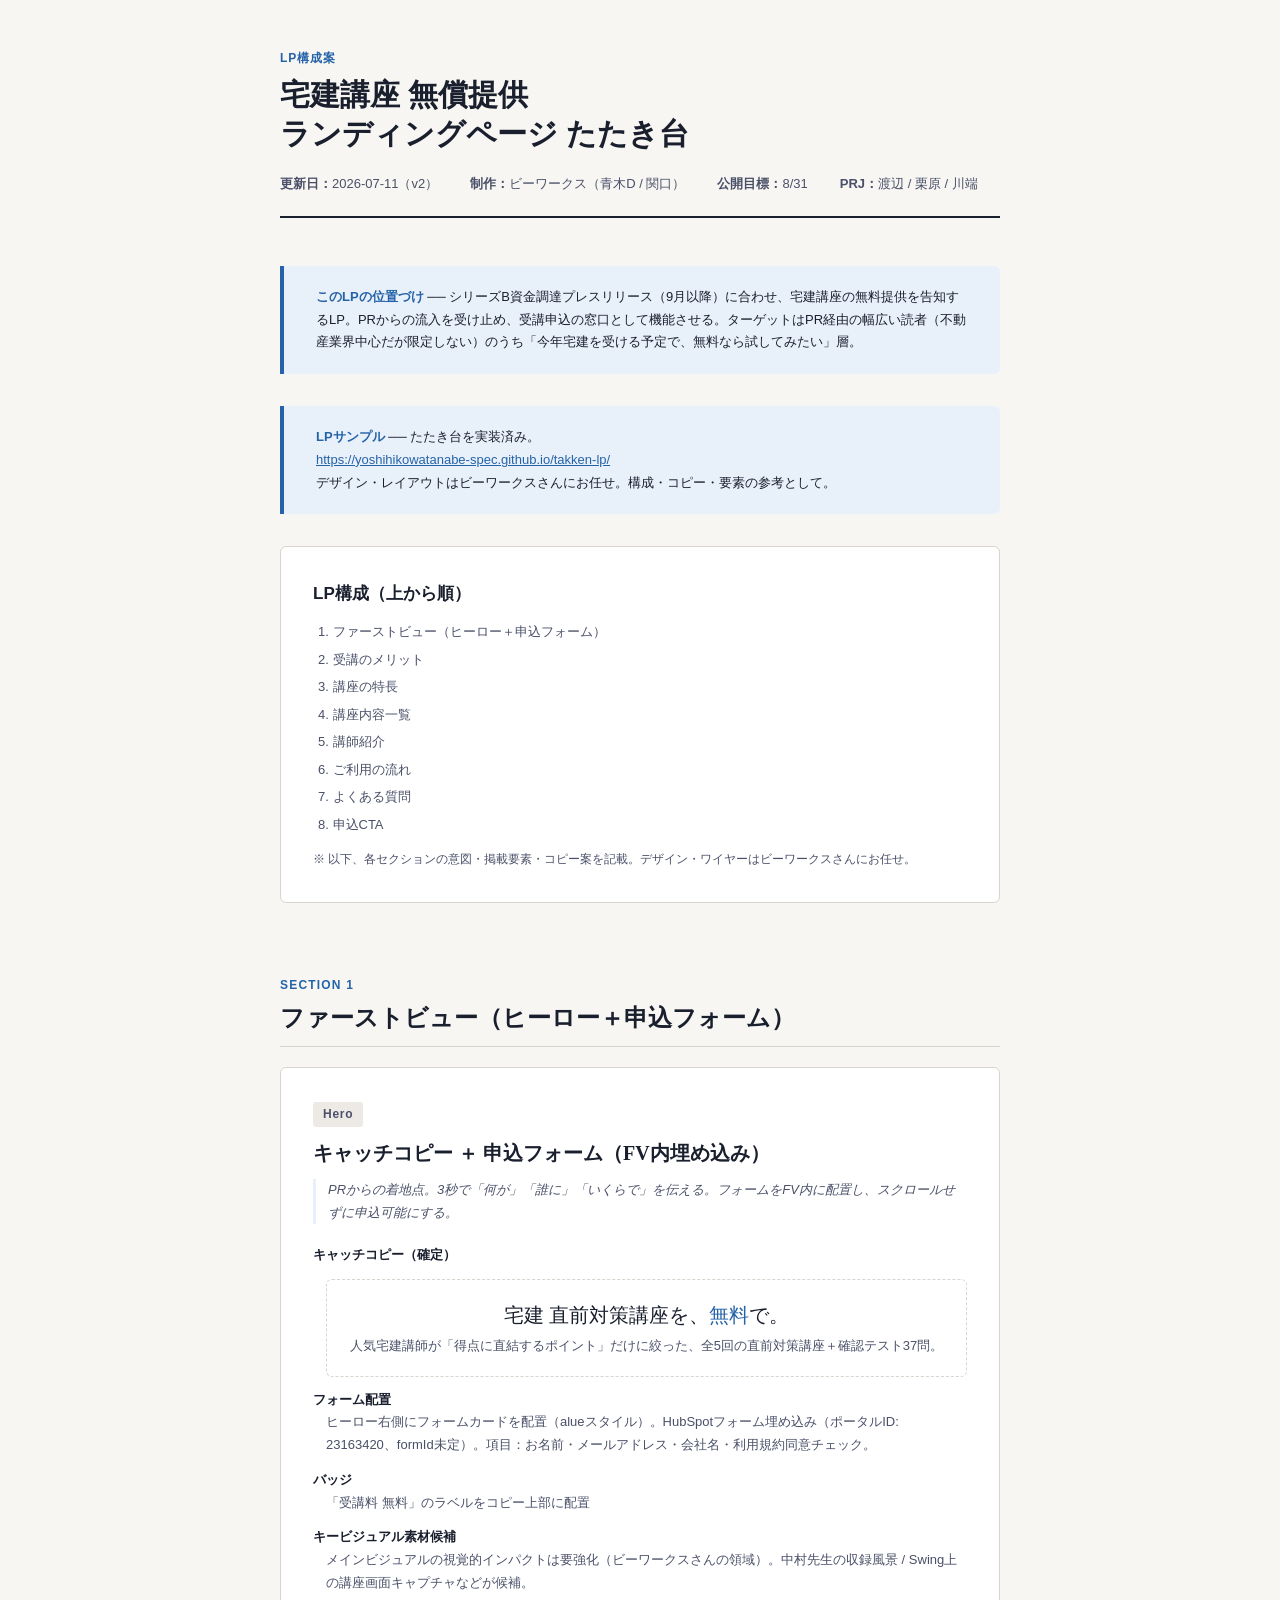
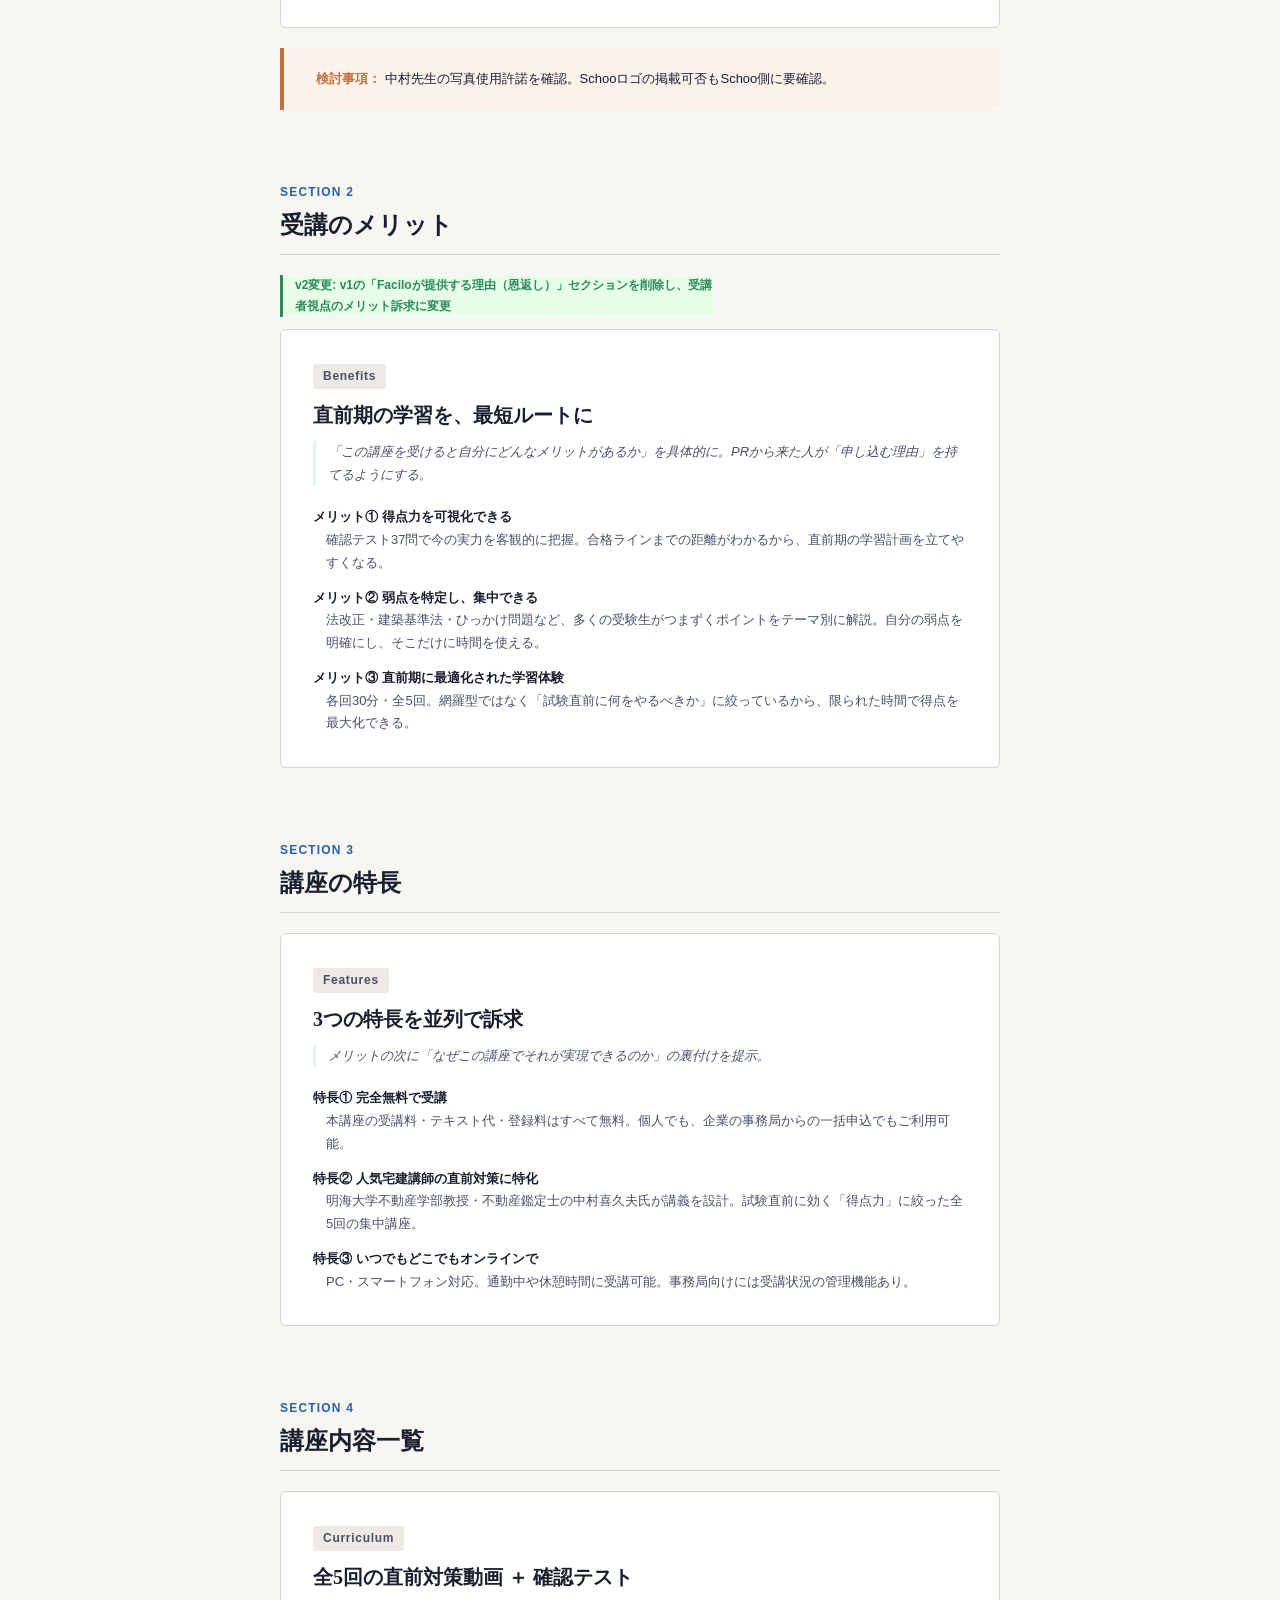
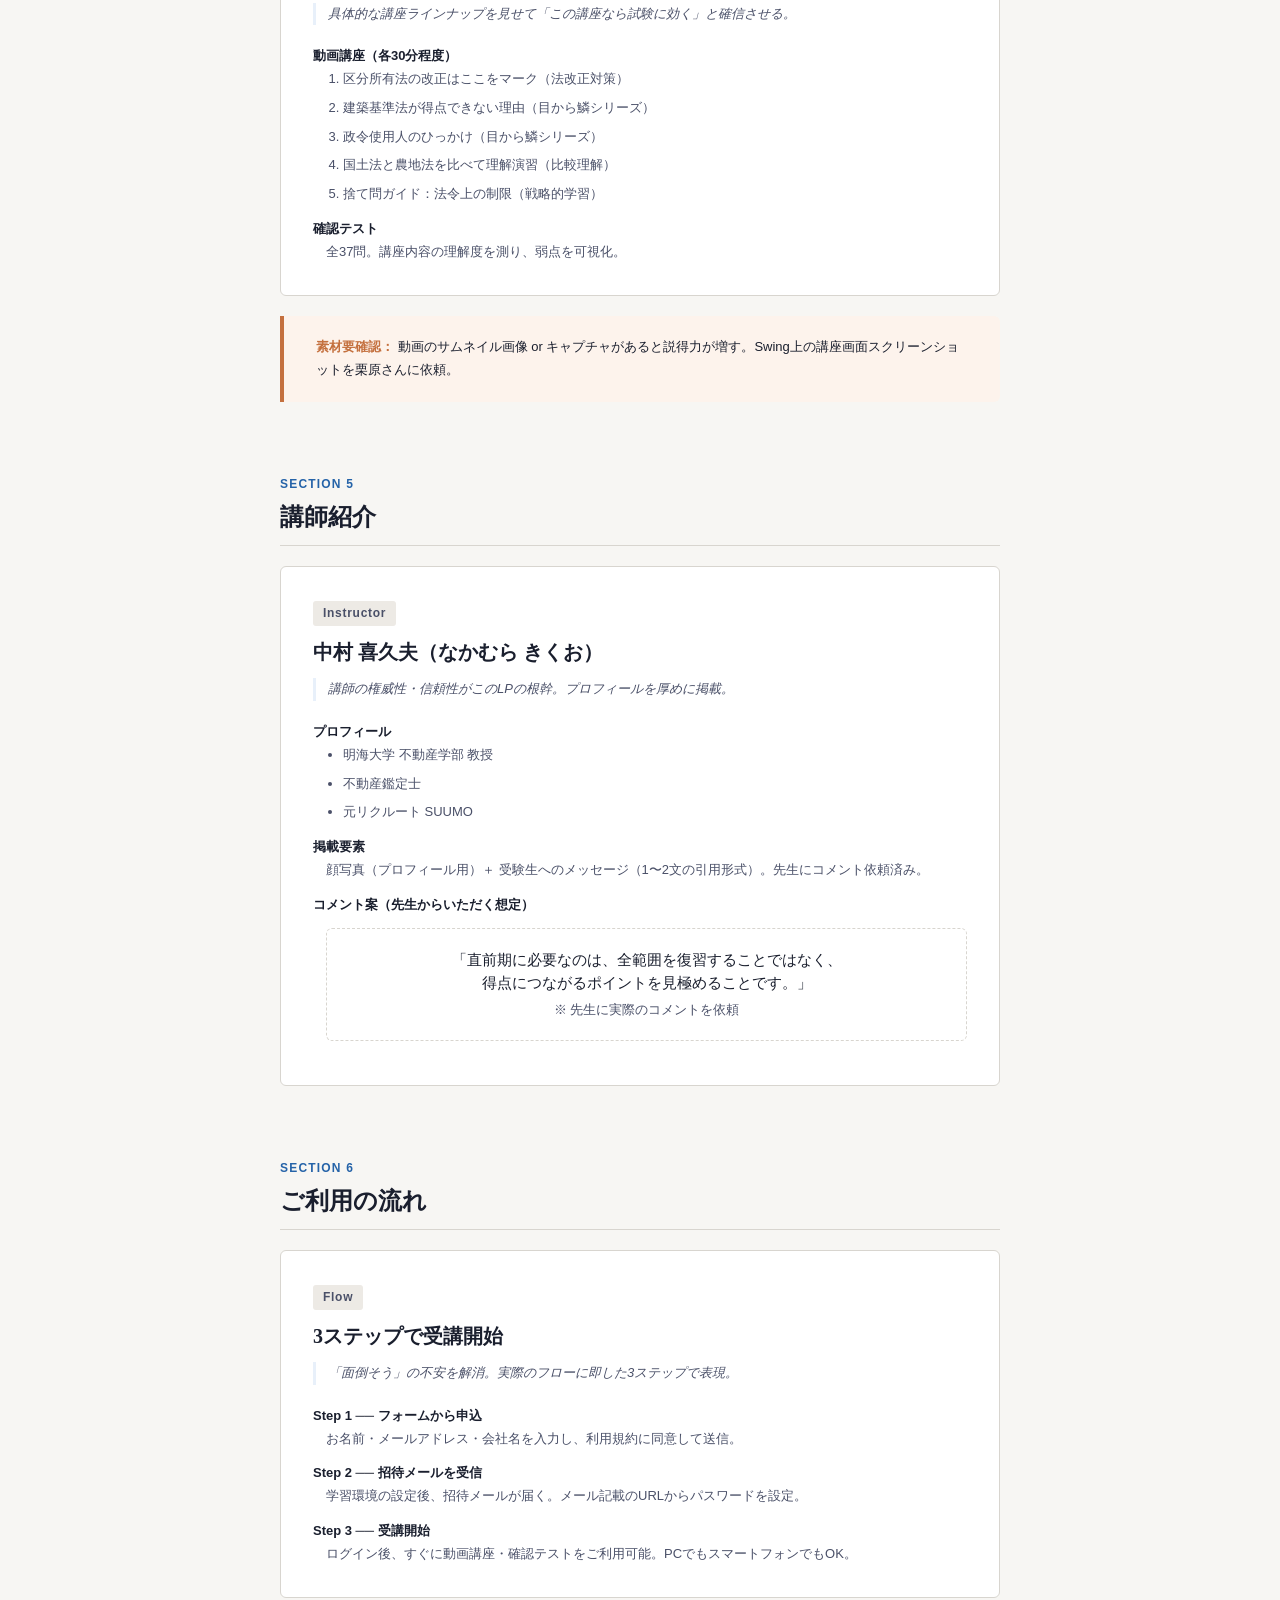
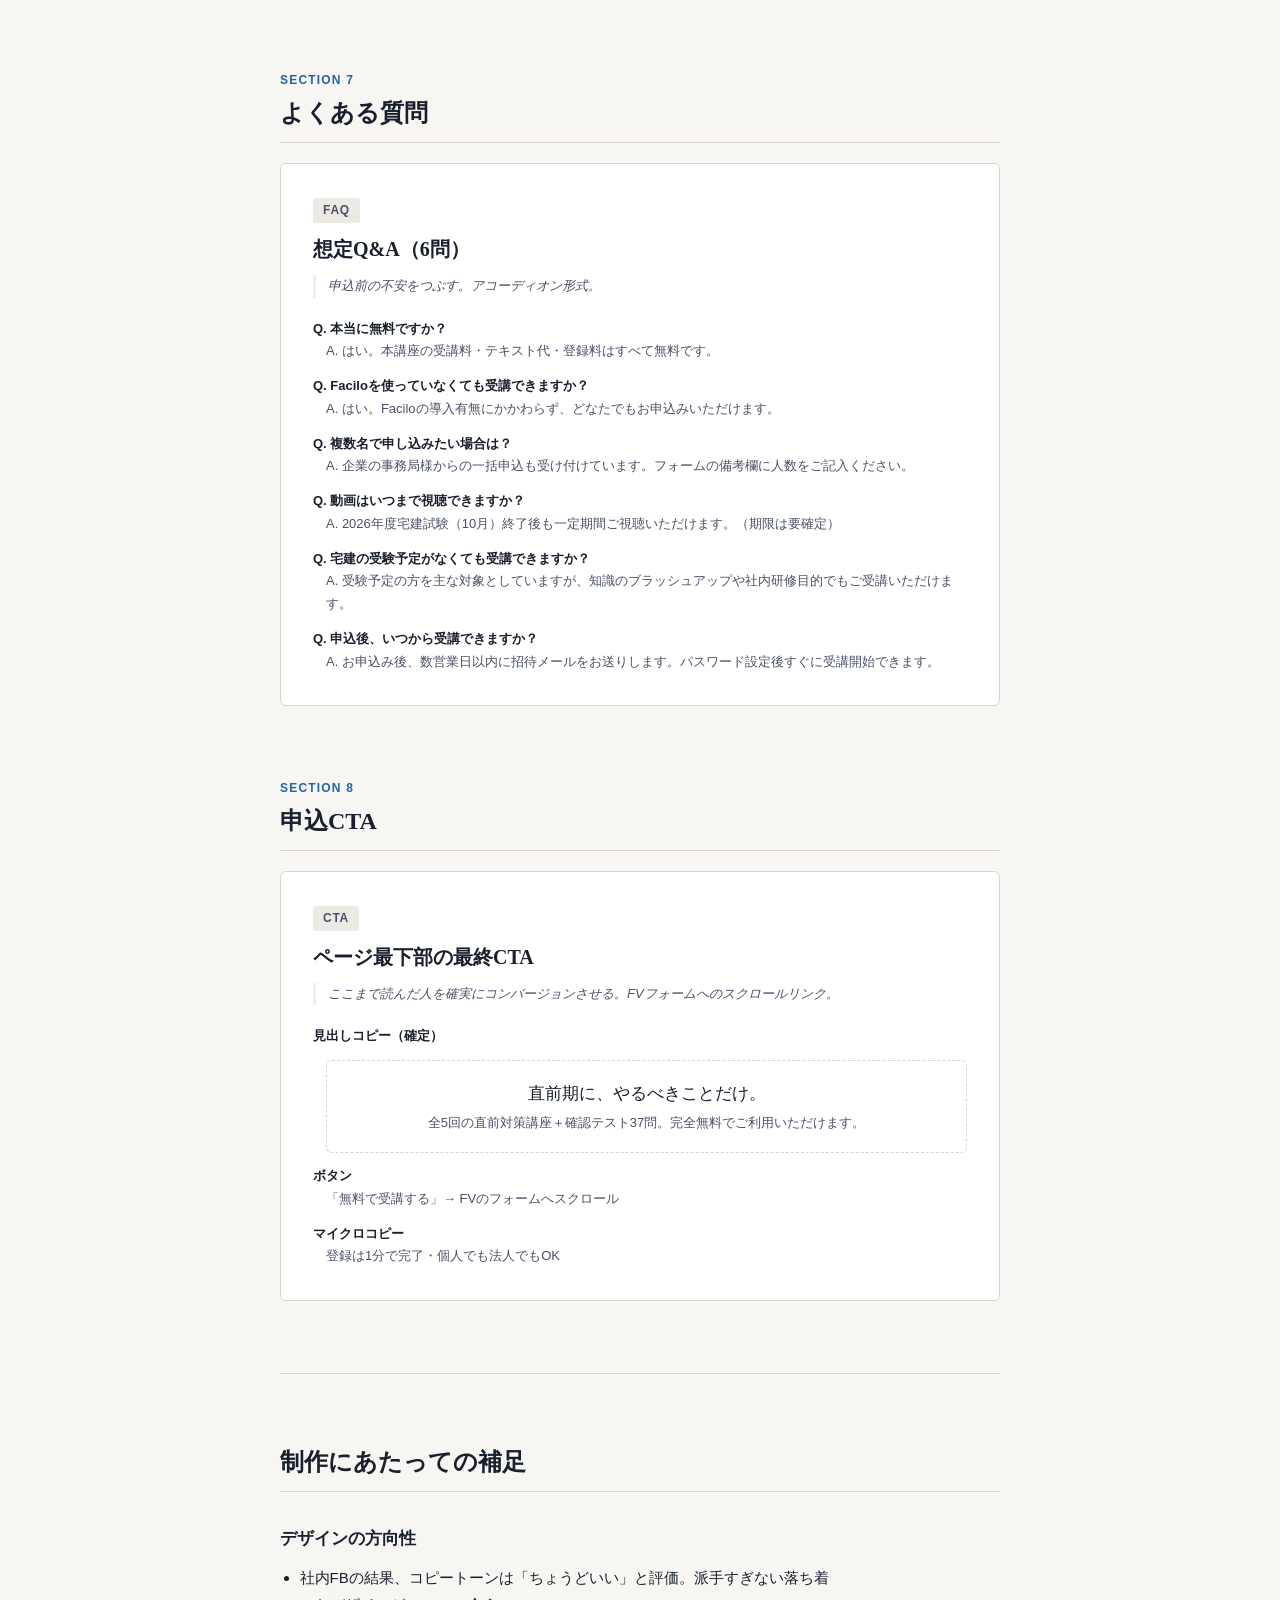
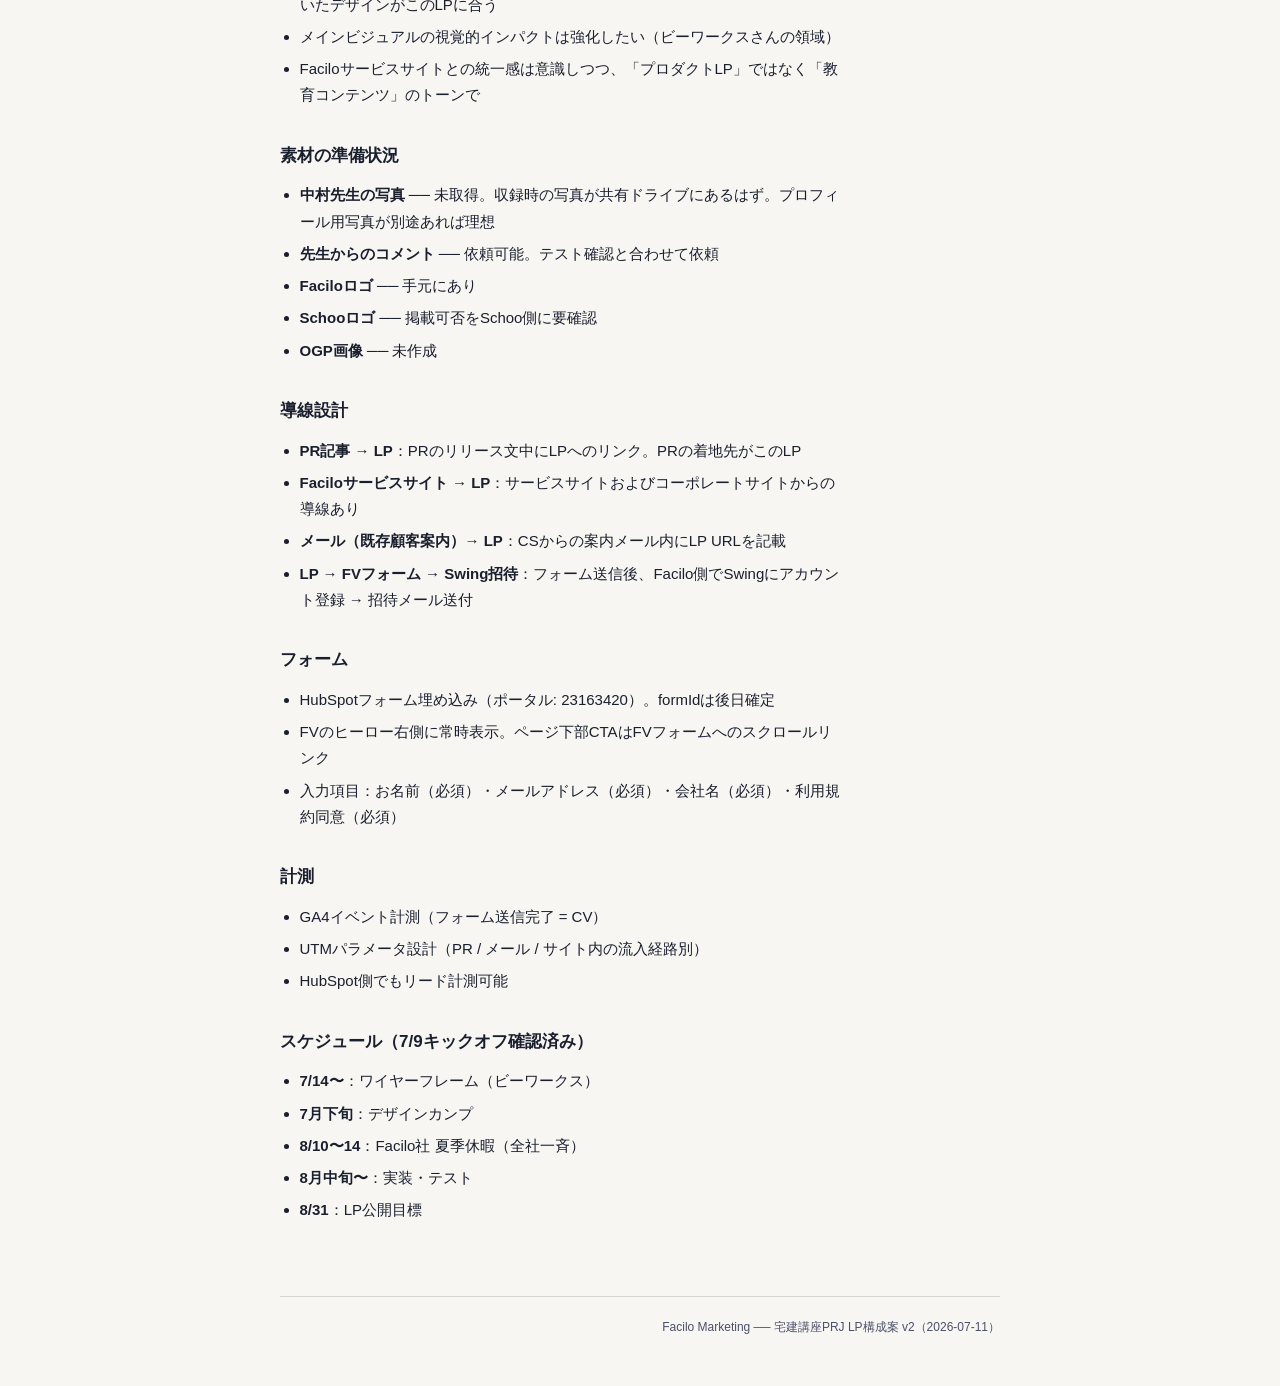
==== kouseian.html @ e59ee779 "構成案ページ追加、robots.txtでサイト全体をnoindex - kouseian.html: LP構成案v2をGitHub Pages上で共有 - robots.txt: Disallow: " ====
<!DOCTYPE html>
<html lang="ja">
<head>
  <meta charset="UTF-8">
  <meta name="viewport" content="width=device-width, initial-scale=1.0">
  <meta name="robots" content="noindex, nofollow">
  <title>宅建講座LP 構成案・たたき台</title>
<style>
  :root {
    --ink: #1a1f2e;
    --ink-secondary: #4a5068;
    --surface: #f7f6f3;
    --surface-raised: #ffffff;
    --border: #d8d5cf;
    --accent: #2563a8;
    --accent-hover: #1d4f8a;
    --accent-soft: #e8f0fa;
    --warm: #c4703e;
    --warm-soft: #fdf3ec;
    --success: #2d8a5e;
    --tag-bg: #edeae5;

    --ff-display: 'Hiragino Mincho ProN', 'Yu Mincho', 'Noto Serif JP', serif;
    --ff-body: 'Hiragino Sans', 'Noto Sans JP', 'Yu Gothic', sans-serif;

    --fs-xs: 0.75rem;
    --fs-sm: 0.8125rem;
    --fs-base: 0.9375rem;
    --fs-md: 1.0625rem;
    --fs-lg: 1.25rem;
    --fs-xl: 1.5rem;
    --fs-2xl: 1.875rem;

    --space-xs: 0.375rem;
    --space-sm: 0.75rem;
    --space-md: 1.25rem;
    --space-lg: 2rem;
    --space-xl: 3rem;
    --space-2xl: 4.5rem;

    --radius: 6px;
    --max-w: 760px;
  }

  @media (prefers-color-scheme: dark) {
    :root {
      --ink: #e4e2dd;
      --ink-secondary: #a09b90;
      --surface: #181a20;
      --surface-raised: #22252e;
      --border: #333640;
      --accent: #5b9fd6;
      --accent-hover: #7ab4e2;
      --accent-soft: #1e2a3a;
      --warm: #d98f5f;
      --warm-soft: #2a2118;
      --tag-bg: #2a2d35;
    }
  }
  :root[data-theme="dark"] {
    --ink: #e4e2dd;
    --ink-secondary: #a09b90;
    --surface: #181a20;
    --surface-raised: #22252e;
    --border: #333640;
    --accent: #5b9fd6;
    --accent-hover: #7ab4e2;
    --accent-soft: #1e2a3a;
    --warm: #d98f5f;
    --warm-soft: #2a2118;
    --tag-bg: #2a2d35;
  }
  :root[data-theme="light"] {
    --ink: #1a1f2e;
    --ink-secondary: #4a5068;
    --surface: #f7f6f3;
    --surface-raised: #ffffff;
    --border: #d8d5cf;
    --accent: #2563a8;
    --accent-hover: #1d4f8a;
    --accent-soft: #e8f0fa;
    --warm: #c4703e;
    --warm-soft: #fdf3ec;
    --tag-bg: #edeae5;
  }

  *, *::before, *::after { box-sizing: border-box; margin: 0; }
  body {
    font-family: var(--ff-body);
    font-size: var(--fs-base);
    line-height: 1.75;
    color: var(--ink);
    background: var(--surface);
    -webkit-font-smoothing: antialiased;
  }

  .wrap {
    max-width: var(--max-w);
    margin: 0 auto;
    padding: var(--space-xl) var(--space-md);
  }

  .doc-header {
    border-bottom: 2px solid var(--ink);
    padding-bottom: var(--space-md);
    margin-bottom: var(--space-xl);
  }
  .doc-header .eyebrow {
    font-size: var(--fs-xs);
    font-weight: 600;
    letter-spacing: 0.08em;
    text-transform: uppercase;
    color: var(--accent);
    margin-bottom: var(--space-xs);
  }
  .doc-header h1 {
    font-family: var(--ff-display);
    font-size: var(--fs-2xl);
    font-weight: 700;
    line-height: 1.3;
    text-wrap: balance;
    color: var(--ink);
  }
  .doc-meta {
    display: flex;
    flex-wrap: wrap;
    gap: var(--space-sm) var(--space-lg);
    margin-top: var(--space-md);
    font-size: var(--fs-sm);
    color: var(--ink-secondary);
  }
  .doc-meta dt { font-weight: 600; display: inline; }
  .doc-meta dt::after { content: '：'; }
  .doc-meta dd { display: inline; margin: 0; }
  .doc-meta .pair { white-space: nowrap; }

  .section { margin-bottom: var(--space-2xl); }
  .section-label {
    font-size: var(--fs-xs);
    font-weight: 700;
    letter-spacing: 0.1em;
    text-transform: uppercase;
    color: var(--accent);
    margin-bottom: var(--space-xs);
  }
  .section h2 {
    font-family: var(--ff-display);
    font-size: var(--fs-xl);
    font-weight: 700;
    line-height: 1.35;
    text-wrap: balance;
    border-bottom: 1px solid var(--border);
    padding-bottom: var(--space-sm);
    margin-bottom: var(--space-md);
  }
  .section h3 {
    font-size: var(--fs-md);
    font-weight: 700;
    margin-top: var(--space-lg);
    margin-bottom: var(--space-sm);
    color: var(--ink);
  }
  .section p, .section li { max-width: 65ch; }
  .section p + p { margin-top: var(--space-sm); }
  .section ul, .section ol { padding-left: 1.3em; }
  .section li { margin-bottom: var(--space-xs); }

  .lp-section {
    background: var(--surface-raised);
    border: 1px solid var(--border);
    border-radius: var(--radius);
    padding: var(--space-lg);
    margin-bottom: var(--space-md);
  }
  .lp-section .lp-tag {
    display: inline-block;
    font-size: var(--fs-xs);
    font-weight: 700;
    letter-spacing: 0.06em;
    background: var(--tag-bg);
    color: var(--ink-secondary);
    padding: 2px 10px;
    border-radius: 3px;
    margin-bottom: var(--space-sm);
  }
  .lp-section .lp-title {
    font-family: var(--ff-display);
    font-size: var(--fs-lg);
    font-weight: 700;
    margin-bottom: var(--space-sm);
    color: var(--ink);
    line-height: 1.4;
  }
  .lp-section .purpose {
    font-size: var(--fs-sm);
    color: var(--ink-secondary);
    margin-bottom: var(--space-md);
    font-style: italic;
    border-left: 3px solid var(--accent-soft);
    padding-left: var(--space-sm);
  }
  .lp-section .elements { font-size: var(--fs-sm); }
  .lp-section .elements dt {
    font-weight: 600;
    color: var(--ink);
    margin-top: var(--space-sm);
  }
  .lp-section .elements dd {
    margin-left: 0;
    color: var(--ink-secondary);
    padding-left: 1em;
  }

  .highlight {
    background: var(--accent-soft);
    border-left: 4px solid var(--accent);
    border-radius: 0 var(--radius) var(--radius) 0;
    padding: var(--space-md) var(--space-lg);
    margin: var(--space-lg) 0;
  }
  .highlight p { font-size: var(--fs-sm); margin: 0; }
  .highlight strong { color: var(--accent); }

  .note-box {
    background: var(--warm-soft);
    border-left: 4px solid var(--warm);
    border-radius: 0 var(--radius) var(--radius) 0;
    padding: var(--space-md) var(--space-lg);
    margin: var(--space-md) 0;
    font-size: var(--fs-sm);
  }
  .note-box strong { color: var(--warm); }

  .copy-example {
    background: var(--surface-raised);
    border: 1px dashed var(--border);
    border-radius: var(--radius);
    padding: var(--space-md);
    margin: var(--space-sm) 0;
    font-family: var(--ff-display);
    font-size: var(--fs-lg);
    line-height: 1.5;
    text-align: center;
    color: var(--ink);
  }
  .copy-example .sub {
    display: block;
    font-family: var(--ff-body);
    font-size: var(--fs-sm);
    color: var(--ink-secondary);
    margin-top: var(--space-xs);
  }

  .toc {
    background: var(--surface-raised);
    border: 1px solid var(--border);
    border-radius: var(--radius);
    padding: var(--space-lg);
    margin-bottom: var(--space-2xl);
  }
  .toc h2 {
    font-family: var(--ff-body);
    font-size: var(--fs-md);
    font-weight: 700;
    border: none;
    padding: 0;
    margin-bottom: var(--space-sm);
  }
  .toc ol {
    padding-left: 1.5em;
    font-size: var(--fs-sm);
    color: var(--ink-secondary);
  }
  .toc li { margin-bottom: 0.3rem; }
  .toc .note {
    font-size: var(--fs-xs);
    color: var(--ink-secondary);
    margin-top: var(--space-sm);
  }

  .changed {
    background: #e6ffe6;
    border-left: 3px solid var(--success);
    padding-left: var(--space-sm);
    margin-bottom: var(--space-sm);
    font-size: var(--fs-xs);
    color: var(--success);
    font-weight: 600;
  }
  @media (prefers-color-scheme: dark) {
    .changed { background: #1a2e1a; }
  }
  :root[data-theme="dark"] .changed { background: #1a2e1a; }
  :root[data-theme="light"] .changed { background: #e6ffe6; }

  hr { border: none; border-top: 1px solid var(--border); margin: var(--space-2xl) 0; }

  .doc-footer {
    border-top: 1px solid var(--border);
    padding-top: var(--space-md);
    font-size: var(--fs-xs);
    color: var(--ink-secondary);
    text-align: right;
  }

  @media (max-width: 600px) {
    .doc-header h1 { font-size: var(--fs-xl); }
    .section h2 { font-size: var(--fs-lg); }
    .lp-section { padding: var(--space-md); }
    .wrap { padding: var(--space-lg) var(--space-sm); }
  }
</style>
</head>
<body>

<div class="wrap">

  <header class="doc-header">
    <div class="eyebrow">LP構成案</div>
    <h1>宅建講座 無償提供<br>ランディングページ たたき台</h1>
    <div class="doc-meta">
      <div class="pair"><dt>更新日</dt><dd>2026-07-11（v2）</dd></div>
      <div class="pair"><dt>制作</dt><dd>ビーワークス（青木D / 関口）</dd></div>
      <div class="pair"><dt>公開目標</dt><dd>8/31</dd></div>
      <div class="pair"><dt>PRJ</dt><dd>渡辺 / 栗原 / 川端</dd></div>
    </div>
  </header>

  <div class="highlight">
    <p><strong>このLPの位置づけ</strong> ── シリーズB資金調達プレスリリース（9月以降）に合わせ、宅建講座の無料提供を告知するLP。PRからの流入を受け止め、受講申込の窓口として機能させる。ターゲットはPR経由の幅広い読者（不動産業界中心だが限定しない）のうち「今年宅建を受ける予定で、無料なら試してみたい」層。</p>
  </div>

  <div class="highlight">
    <p><strong>LPサンプル</strong> ── たたき台を実装済み。<br>
    <a href="https://yoshihikowatanabe-spec.github.io/takken-lp/" style="color: var(--accent);">https://yoshihikowatanabe-spec.github.io/takken-lp/</a><br>
    デザイン・レイアウトはビーワークスさんにお任せ。構成・コピー・要素の参考として。</p>
  </div>

  <nav class="toc">
    <h2>LP構成（上から順）</h2>
    <ol>
      <li>ファーストビュー（ヒーロー＋申込フォーム）</li>
      <li>受講のメリット</li>
      <li>講座の特長</li>
      <li>講座内容一覧</li>
      <li>講師紹介</li>
      <li>ご利用の流れ</li>
      <li>よくある質問</li>
      <li>申込CTA</li>
    </ol>
    <p class="note">※ 以下、各セクションの意図・掲載要素・コピー案を記載。デザイン・ワイヤーはビーワークスさんにお任せ。</p>
  </nav>

  <section class="section">
    <div class="section-label">Section 1</div>
    <h2>ファーストビュー（ヒーロー＋申込フォーム）</h2>
    <div class="lp-section">
      <span class="lp-tag">Hero</span>
      <div class="lp-title">キャッチコピー ＋ 申込フォーム（FV内埋め込み）</div>
      <div class="purpose">PRからの着地点。3秒で「何が」「誰に」「いくらで」を伝える。フォームをFV内に配置し、スクロールせずに申込可能にする。</div>
      <dl class="elements">
        <dt>キャッチコピー（確定）</dt>
        <dd>
          <div class="copy-example">
            宅建 直前対策講座を、<span style="color: var(--accent);">無料</span>で。
            <span class="sub">人気宅建講師が「得点に直結するポイント」だけに絞った、全5回の直前対策講座＋確認テスト37問。</span>
          </div>
        </dd>
        <dt>フォーム配置</dt>
        <dd>ヒーロー右側にフォームカードを配置（alueスタイル）。HubSpotフォーム埋め込み（ポータルID: 23163420、formId未定）。項目：お名前・メールアドレス・会社名・利用規約同意チェック。</dd>
        <dt>バッジ</dt>
        <dd>「受講料 無料」のラベルをコピー上部に配置</dd>
        <dt>キービジュアル素材候補</dt>
        <dd>メインビジュアルの視覚的インパクトは要強化（ビーワークスさんの領域）。中村先生の収録風景 / Swing上の講座画面キャプチャなどが候補。</dd>
      </dl>
    </div>
    <div class="note-box">
      <strong>検討事項：</strong> 中村先生の写真使用許諾を確認。Schooロゴの掲載可否もSchoo側に要確認。
    </div>
  </section>

  <section class="section">
    <div class="section-label">Section 2</div>
    <h2>受講のメリット</h2>
    <p class="changed">v2変更: v1の「Faciloが提供する理由（恩返し）」セクションを削除し、受講者視点のメリット訴求に変更</p>
    <div class="lp-section">
      <span class="lp-tag">Benefits</span>
      <div class="lp-title">直前期の学習を、最短ルートに</div>
      <div class="purpose">「この講座を受けると自分にどんなメリットがあるか」を具体的に。PRから来た人が「申し込む理由」を持てるようにする。</div>
      <dl class="elements">
        <dt>メリット① 得点力を可視化できる</dt>
        <dd>確認テスト37問で今の実力を客観的に把握。合格ラインまでの距離がわかるから、直前期の学習計画を立てやすくなる。</dd>
        <dt>メリット② 弱点を特定し、集中できる</dt>
        <dd>法改正・建築基準法・ひっかけ問題など、多くの受験生がつまずくポイントをテーマ別に解説。自分の弱点を明確にし、そこだけに時間を使える。</dd>
        <dt>メリット③ 直前期に最適化された学習体験</dt>
        <dd>各回30分・全5回。網羅型ではなく「試験直前に何をやるべきか」に絞っているから、限られた時間で得点を最大化できる。</dd>
      </dl>
    </div>
  </section>

  <section class="section">
    <div class="section-label">Section 3</div>
    <h2>講座の特長</h2>
    <div class="lp-section">
      <span class="lp-tag">Features</span>
      <div class="lp-title">3つの特長を並列で訴求</div>
      <div class="purpose">メリットの次に「なぜこの講座でそれが実現できるのか」の裏付けを提示。</div>
      <dl class="elements">
        <dt>特長① 完全無料で受講</dt>
        <dd>本講座の受講料・テキスト代・登録料はすべて無料。個人でも、企業の事務局からの一括申込でもご利用可能。</dd>
        <dt>特長② 人気宅建講師の直前対策に特化</dt>
        <dd>明海大学不動産学部教授・不動産鑑定士の中村喜久夫氏が講義を設計。試験直前に効く「得点力」に絞った全5回の集中講座。</dd>
        <dt>特長③ いつでもどこでもオンラインで</dt>
        <dd>PC・スマートフォン対応。通勤中や休憩時間に受講可能。事務局向けには受講状況の管理機能あり。</dd>
      </dl>
    </div>
  </section>

  <section class="section">
    <div class="section-label">Section 4</div>
    <h2>講座内容一覧</h2>
    <div class="lp-section">
      <span class="lp-tag">Curriculum</span>
      <div class="lp-title">全5回の直前対策動画 ＋ 確認テスト</div>
      <div class="purpose">具体的な講座ラインナップを見せて「この講座なら試験に効く」と確信させる。</div>
      <dl class="elements">
        <dt>動画講座（各30分程度）</dt>
        <dd>
          <ol>
            <li>区分所有法の改正はここをマーク（法改正対策）</li>
            <li>建築基準法が得点できない理由（目から鱗シリーズ）</li>
            <li>政令使用人のひっかけ（目から鱗シリーズ）</li>
            <li>国土法と農地法を比べて理解演習（比較理解）</li>
            <li>捨て問ガイド：法令上の制限（戦略的学習）</li>
          </ol>
        </dd>
        <dt>確認テスト</dt>
        <dd>全37問。講座内容の理解度を測り、弱点を可視化。</dd>
      </dl>
    </div>
    <div class="note-box">
      <strong>素材要確認：</strong> 動画のサムネイル画像 or キャプチャがあると説得力が増す。Swing上の講座画面スクリーンショットを栗原さんに依頼。
    </div>
  </section>

  <section class="section">
    <div class="section-label">Section 5</div>
    <h2>講師紹介</h2>
    <div class="lp-section">
      <span class="lp-tag">Instructor</span>
      <div class="lp-title">中村 喜久夫（なかむら きくお）</div>
      <div class="purpose">講師の権威性・信頼性がこのLPの根幹。プロフィールを厚めに掲載。</div>
      <dl class="elements">
        <dt>プロフィール</dt>
        <dd>
          <ul>
            <li>明海大学 不動産学部 教授</li>
            <li>不動産鑑定士</li>
            <li>元リクルート SUUMO</li>
          </ul>
        </dd>
        <dt>掲載要素</dt>
        <dd>顔写真（プロフィール用）＋ 受験生へのメッセージ（1〜2文の引用形式）。先生にコメント依頼済み。</dd>
        <dt>コメント案（先生からいただく想定）</dt>
        <dd>
          <div class="copy-example" style="font-size: var(--fs-base);">
            「直前期に必要なのは、全範囲を復習することではなく、<br>得点につながるポイントを見極めることです。」
            <span class="sub">※ 先生に実際のコメントを依頼</span>
          </div>
        </dd>
      </dl>
    </div>
  </section>

  <section class="section">
    <div class="section-label">Section 6</div>
    <h2>ご利用の流れ</h2>
    <div class="lp-section">
      <span class="lp-tag">Flow</span>
      <div class="lp-title">3ステップで受講開始</div>
      <div class="purpose">「面倒そう」の不安を解消。実際のフローに即した3ステップで表現。</div>
      <dl class="elements">
        <dt>Step 1 ── フォームから申込</dt>
        <dd>お名前・メールアドレス・会社名を入力し、利用規約に同意して送信。</dd>
        <dt>Step 2 ── 招待メールを受信</dt>
        <dd>学習環境の設定後、招待メールが届く。メール記載のURLからパスワードを設定。</dd>
        <dt>Step 3 ── 受講開始</dt>
        <dd>ログイン後、すぐに動画講座・確認テストをご利用可能。PCでもスマートフォンでもOK。</dd>
      </dl>
    </div>
  </section>

  <section class="section">
    <div class="section-label">Section 7</div>
    <h2>よくある質問</h2>
    <div class="lp-section">
      <span class="lp-tag">FAQ</span>
      <div class="lp-title">想定Q&A（6問）</div>
      <div class="purpose">申込前の不安をつぶす。アコーディオン形式。</div>
      <dl class="elements">
        <dt>Q. 本当に無料ですか？</dt>
        <dd>A. はい。本講座の受講料・テキスト代・登録料はすべて無料です。</dd>
        <dt>Q. Faciloを使っていなくても受講できますか？</dt>
        <dd>A. はい。Faciloの導入有無にかかわらず、どなたでもお申込みいただけます。</dd>
        <dt>Q. 複数名で申し込みたい場合は？</dt>
        <dd>A. 企業の事務局様からの一括申込も受け付けています。フォームの備考欄に人数をご記入ください。</dd>
        <dt>Q. 動画はいつまで視聴できますか？</dt>
        <dd>A. 2026年度宅建試験（10月）終了後も一定期間ご視聴いただけます。（期限は要確定）</dd>
        <dt>Q. 宅建の受験予定がなくても受講できますか？</dt>
        <dd>A. 受験予定の方を主な対象としていますが、知識のブラッシュアップや社内研修目的でもご受講いただけます。</dd>
        <dt>Q. 申込後、いつから受講できますか？</dt>
        <dd>A. お申込み後、数営業日以内に招待メールをお送りします。パスワード設定後すぐに受講開始できます。</dd>
      </dl>
    </div>
  </section>

  <section class="section">
    <div class="section-label">Section 8</div>
    <h2>申込CTA</h2>
    <div class="lp-section">
      <span class="lp-tag">CTA</span>
      <div class="lp-title">ページ最下部の最終CTA</div>
      <div class="purpose">ここまで読んだ人を確実にコンバージョンさせる。FVフォームへのスクロールリンク。</div>
      <dl class="elements">
        <dt>見出しコピー（確定）</dt>
        <dd>
          <div class="copy-example" style="font-size: var(--fs-md);">
            直前期に、やるべきことだけ。
            <span class="sub">全5回の直前対策講座＋確認テスト37問。完全無料でご利用いただけます。</span>
          </div>
        </dd>
        <dt>ボタン</dt>
        <dd>「無料で受講する」→ FVのフォームへスクロール</dd>
        <dt>マイクロコピー</dt>
        <dd>登録は1分で完了・個人でも法人でもOK</dd>
      </dl>
    </div>
  </section>

  <hr>

  <section class="section">
    <h2>制作にあたっての補足</h2>

    <h3>デザインの方向性</h3>
    <ul>
      <li>社内FBの結果、コピートーンは「ちょうどいい」と評価。派手すぎない落ち着いたデザインがこのLPに合う</li>
      <li>メインビジュアルの視覚的インパクトは強化したい（ビーワークスさんの領域）</li>
      <li>Faciloサービスサイトとの統一感は意識しつつ、「プロダクトLP」ではなく「教育コンテンツ」のトーンで</li>
    </ul>

    <h3>素材の準備状況</h3>
    <ul>
      <li><strong>中村先生の写真</strong> ── 未取得。収録時の写真が共有ドライブにあるはず。プロフィール用写真が別途あれば理想</li>
      <li><strong>先生からのコメント</strong> ── 依頼可能。テスト確認と合わせて依頼</li>
      <li><strong>Faciloロゴ</strong> ── 手元にあり</li>
      <li><strong>Schooロゴ</strong> ── 掲載可否をSchoo側に要確認</li>
      <li><strong>OGP画像</strong> ── 未作成</li>
    </ul>

    <h3>導線設計</h3>
    <ul>
      <li><strong>PR記事 → LP</strong>：PRのリリース文中にLPへのリンク。PRの着地先がこのLP</li>
      <li><strong>Faciloサービスサイト → LP</strong>：サービスサイトおよびコーポレートサイトからの導線あり</li>
      <li><strong>メール（既存顧客案内）→ LP</strong>：CSからの案内メール内にLP URLを記載</li>
      <li><strong>LP → FVフォーム → Swing招待</strong>：フォーム送信後、Facilo側でSwingにアカウント登録 → 招待メール送付</li>
    </ul>

    <h3>フォーム</h3>
    <ul>
      <li>HubSpotフォーム埋め込み（ポータル: 23163420）。formIdは後日確定</li>
      <li>FVのヒーロー右側に常時表示。ページ下部CTAはFVフォームへのスクロールリンク</li>
      <li>入力項目：お名前（必須）・メールアドレス（必須）・会社名（必須）・利用規約同意（必須）</li>
    </ul>

    <h3>計測</h3>
    <ul>
      <li>GA4イベント計測（フォーム送信完了 = CV）</li>
      <li>UTMパラメータ設計（PR / メール / サイト内の流入経路別）</li>
      <li>HubSpot側でもリード計測可能</li>
    </ul>

    <h3>スケジュール（7/9キックオフ確認済み）</h3>
    <ul>
      <li><strong>7/14〜</strong>：ワイヤーフレーム（ビーワークス）</li>
      <li><strong>7月下旬</strong>：デザインカンプ</li>
      <li><strong>8/10〜14</strong>：Facilo社 夏季休暇（全社一斉）</li>
      <li><strong>8月中旬〜</strong>：実装・テスト</li>
      <li><strong>8/31</strong>：LP公開目標</li>
    </ul>
  </section>

  <div class="doc-footer">
    Facilo Marketing ── 宅建講座PRJ LP構成案 v2（2026-07-11）
  </div>

</div>

</body>
</html>
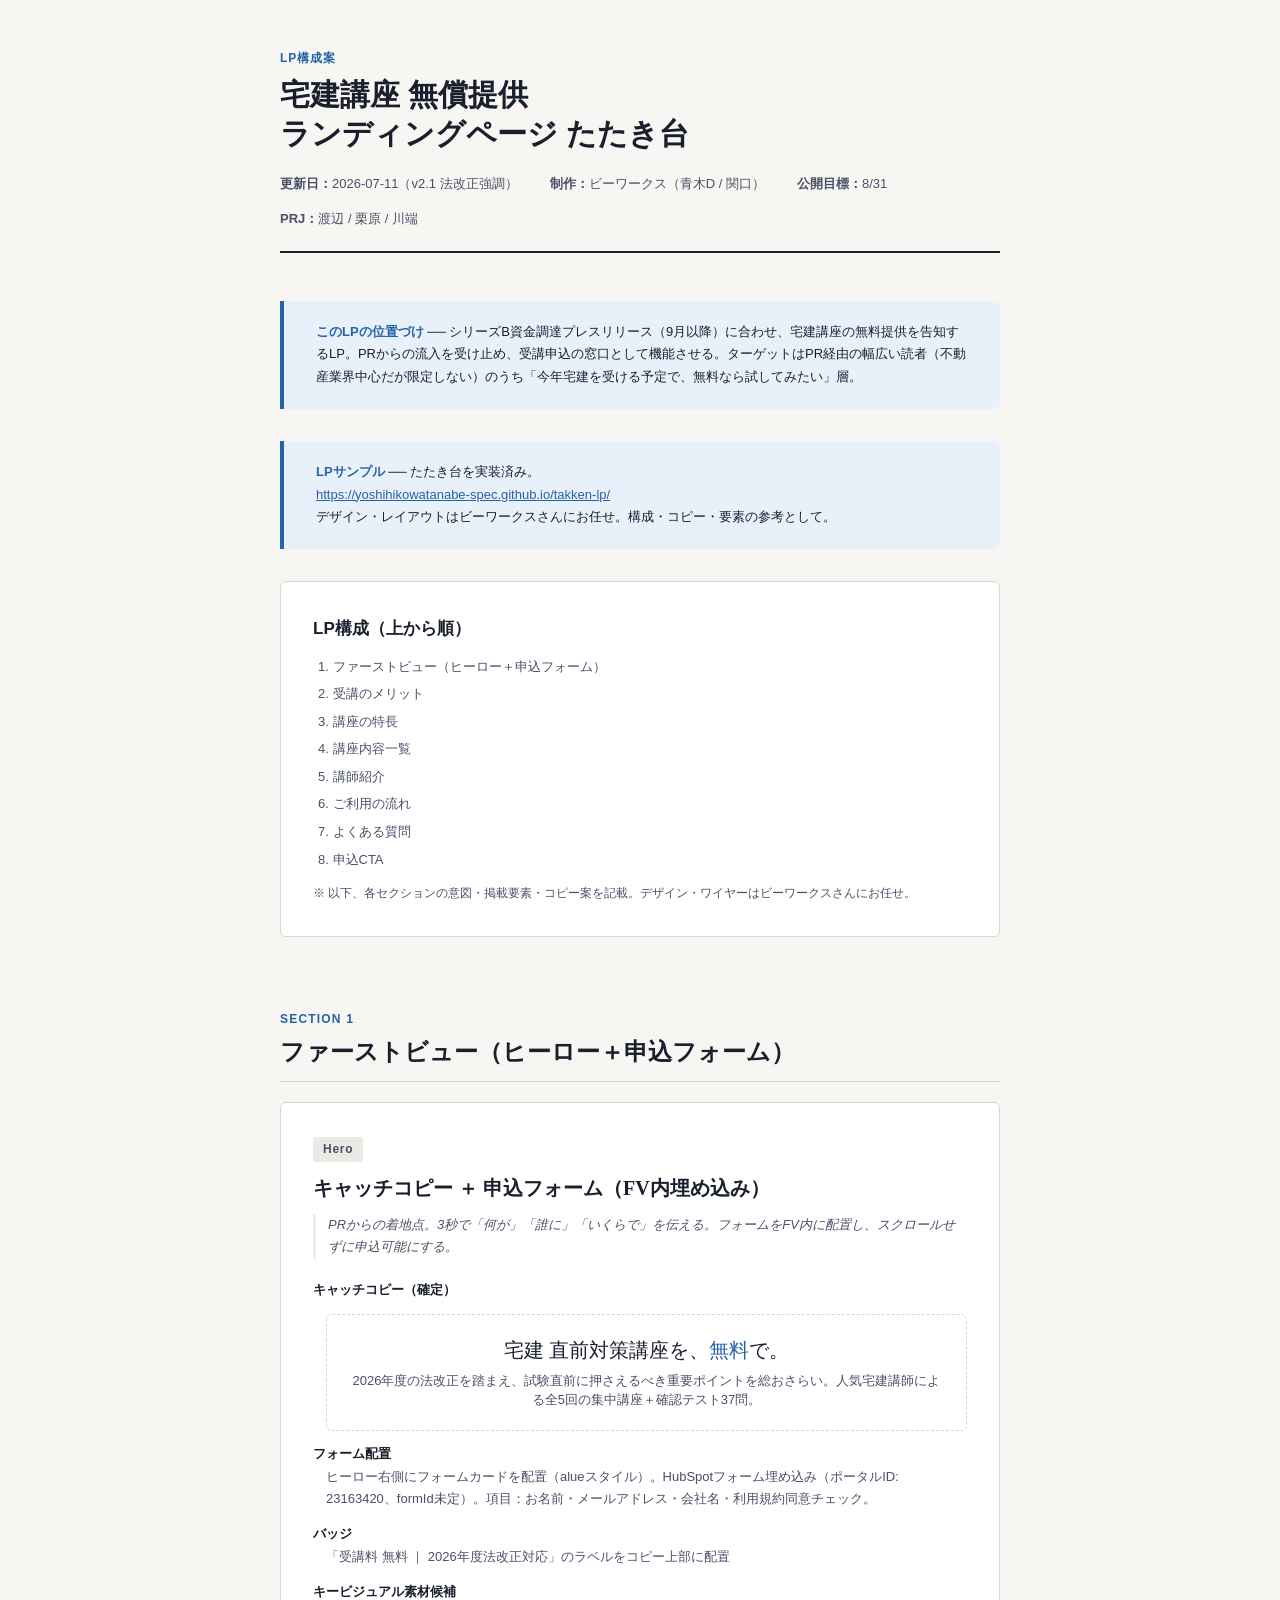
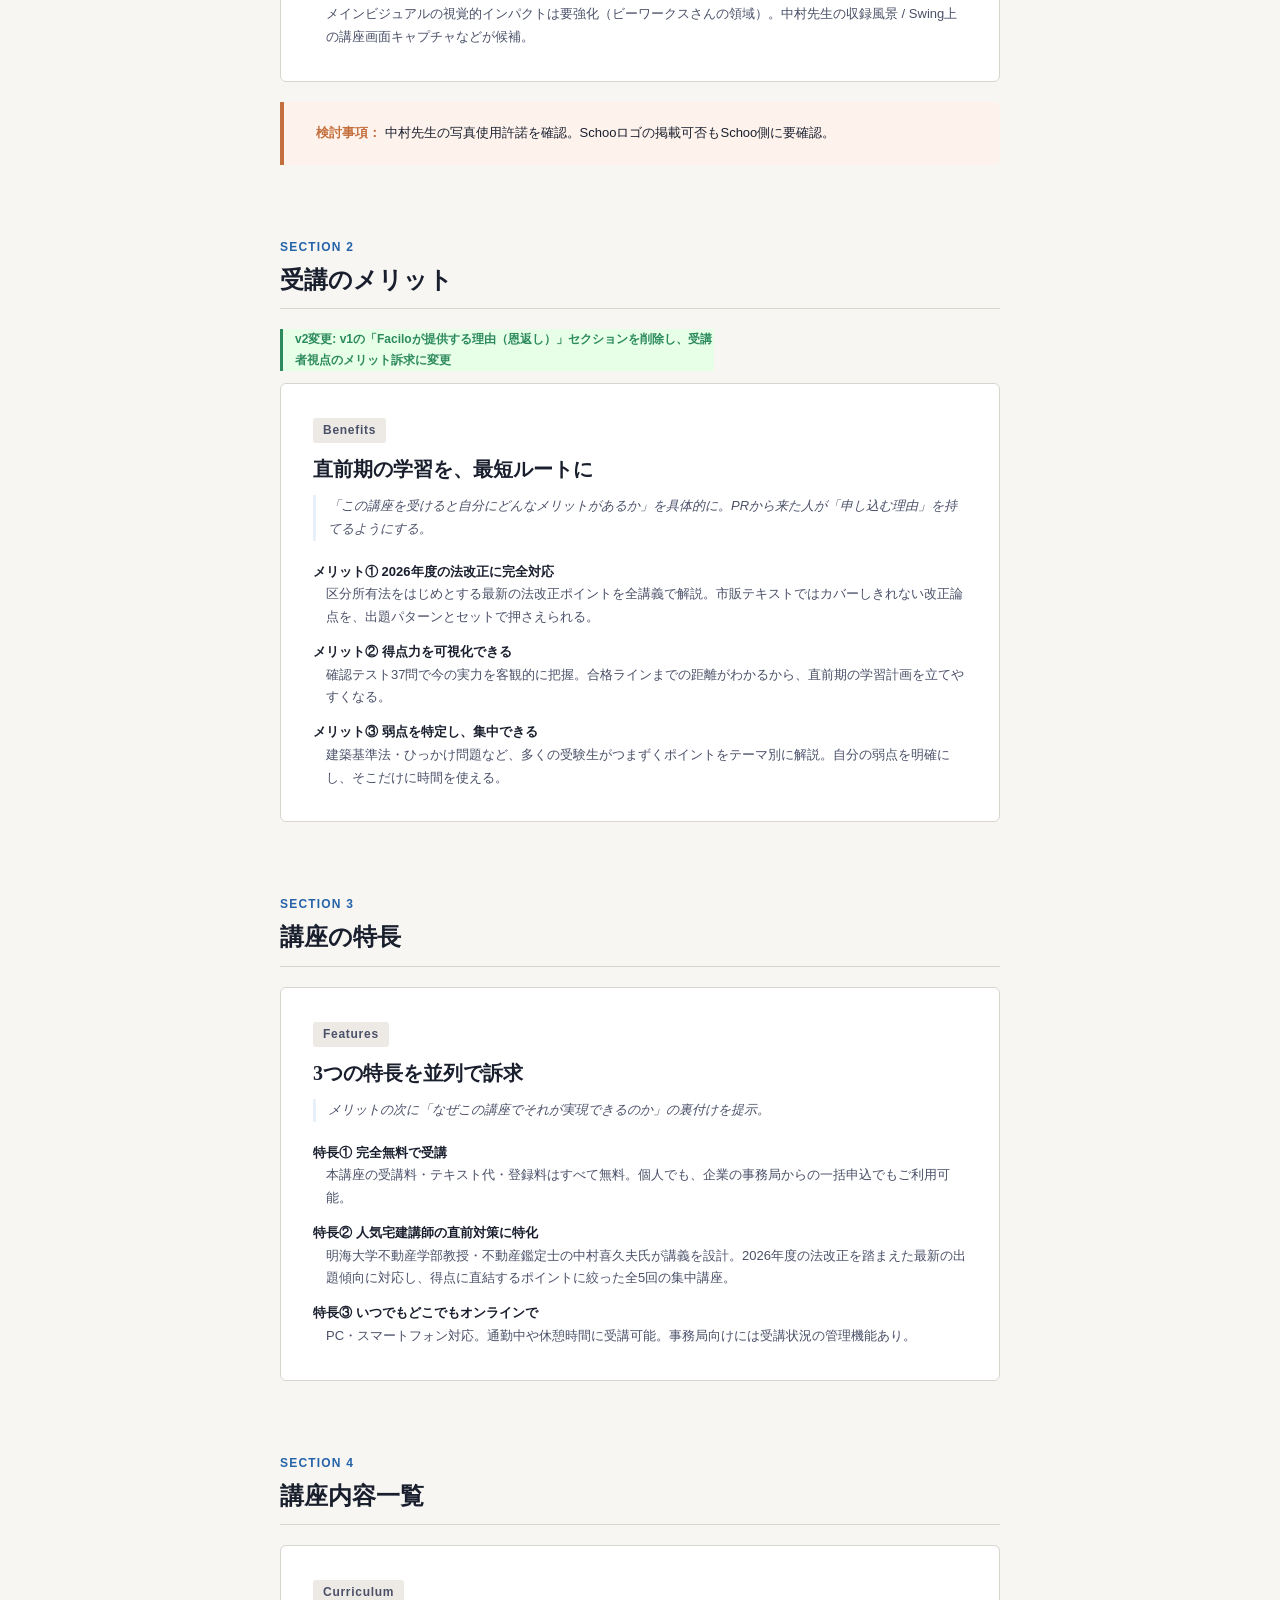
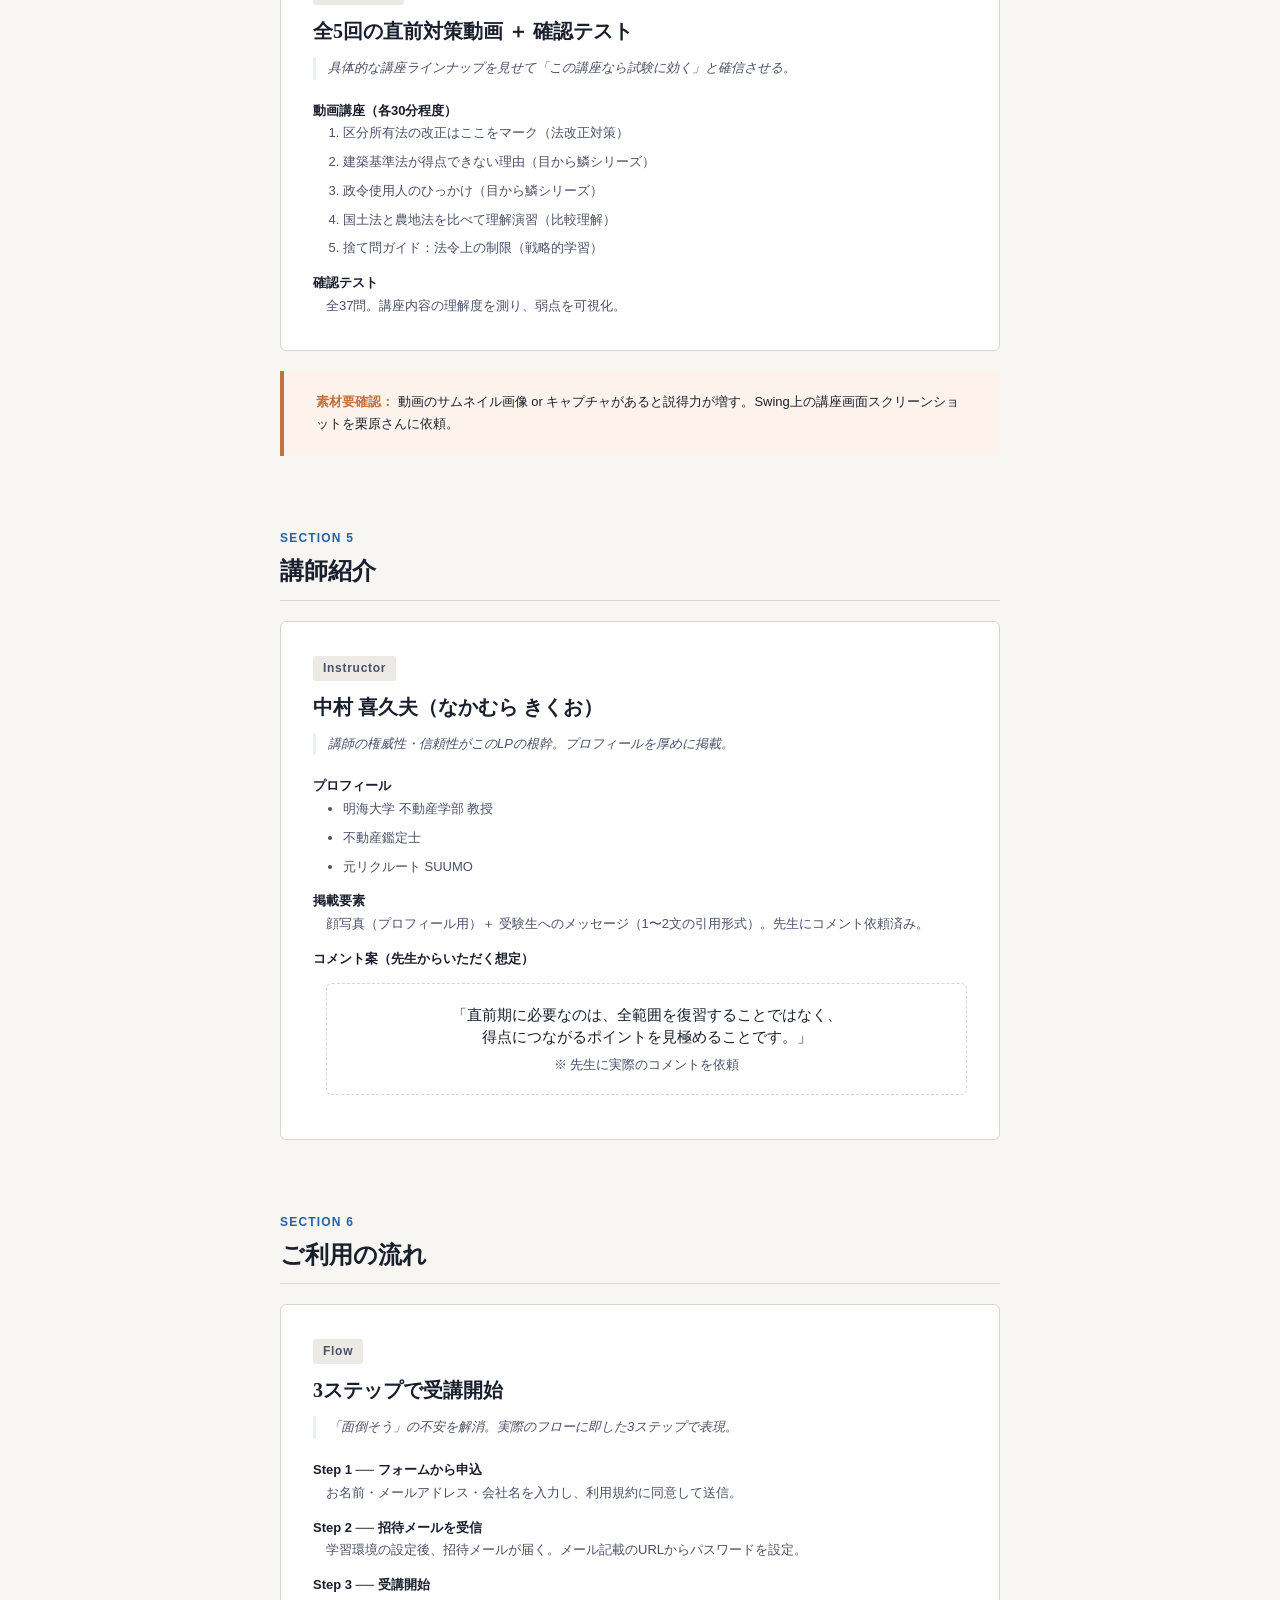
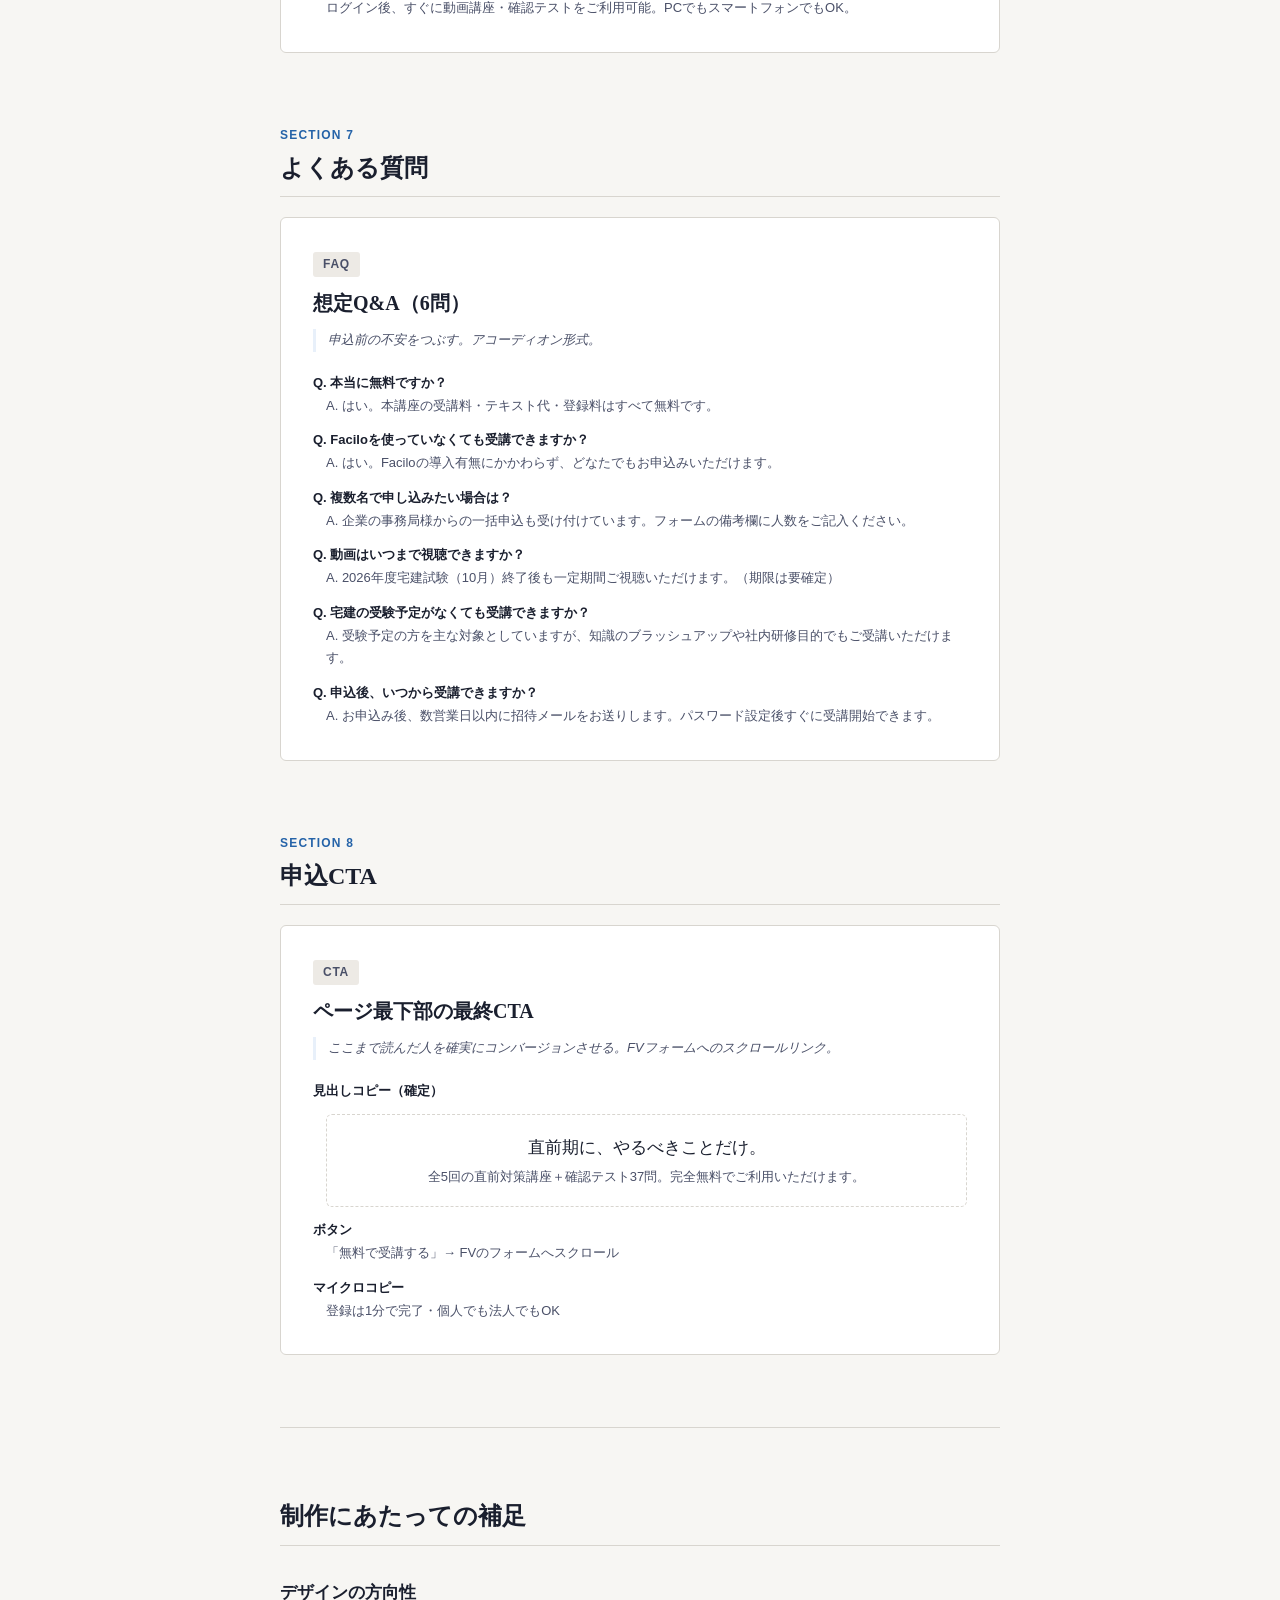
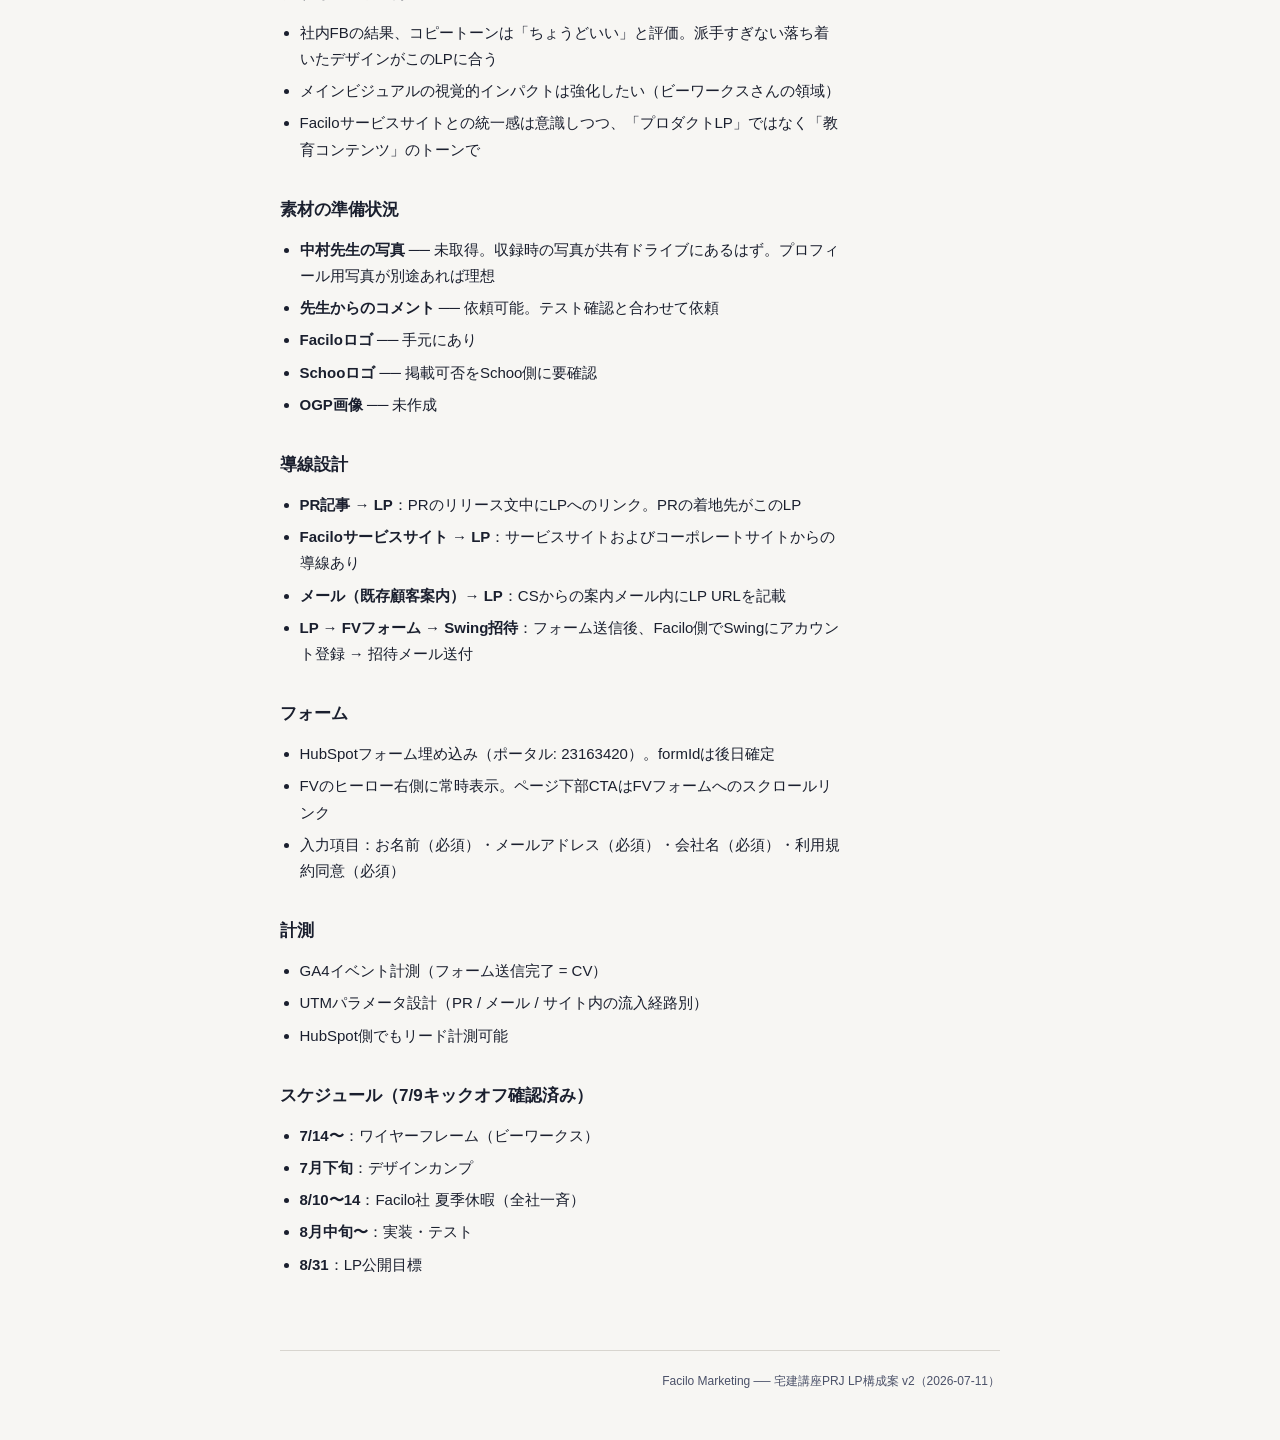
==== commit a10a9a24: "法改正対応を強調: バッジ・サブコピー・メリット・特長に追加 - ヒーローバッジに「2026年度法改正対応」追加 - サブコピーを法改正起点の訴求に変更 - メリット①を「2026年度の法改正に完全対" ====
--- a/kouseian.html
+++ b/kouseian.html
@@ -319,7 +319,7 @@
     <div class="eyebrow">LP構成案</div>
     <h1>宅建講座 無償提供<br>ランディングページ たたき台</h1>
     <div class="doc-meta">
-      <div class="pair"><dt>更新日</dt><dd>2026-07-11（v2）</dd></div>
+      <div class="pair"><dt>更新日</dt><dd>2026-07-11（v2.1 法改正強調）</dd></div>
       <div class="pair"><dt>制作</dt><dd>ビーワークス（青木D / 関口）</dd></div>
       <div class="pair"><dt>公開目標</dt><dd>8/31</dd></div>
       <div class="pair"><dt>PRJ</dt><dd>渡辺 / 栗原 / 川端</dd></div>
@@ -363,13 +363,13 @@
         <dd>
           <div class="copy-example">
             宅建 直前対策講座を、<span style="color: var(--accent);">無料</span>で。
-            <span class="sub">人気宅建講師が「得点に直結するポイント」だけに絞った、全5回の直前対策講座＋確認テスト37問。</span>
+            <span class="sub">2026年度の法改正を踏まえ、試験直前に押さえるべき重要ポイントを総おさらい。人気宅建講師による全5回の集中講座＋確認テスト37問。</span>
           </div>
         </dd>
         <dt>フォーム配置</dt>
         <dd>ヒーロー右側にフォームカードを配置（alueスタイル）。HubSpotフォーム埋め込み（ポータルID: 23163420、formId未定）。項目：お名前・メールアドレス・会社名・利用規約同意チェック。</dd>
         <dt>バッジ</dt>
-        <dd>「受講料 無料」のラベルをコピー上部に配置</dd>
+        <dd>「受講料 無料 ｜ 2026年度法改正対応」のラベルをコピー上部に配置</dd>
         <dt>キービジュアル素材候補</dt>
         <dd>メインビジュアルの視覚的インパクトは要強化（ビーワークスさんの領域）。中村先生の収録風景 / Swing上の講座画面キャプチャなどが候補。</dd>
       </dl>
@@ -388,12 +388,12 @@
       <div class="lp-title">直前期の学習を、最短ルートに</div>
       <div class="purpose">「この講座を受けると自分にどんなメリットがあるか」を具体的に。PRから来た人が「申し込む理由」を持てるようにする。</div>
       <dl class="elements">
-        <dt>メリット① 得点力を可視化できる</dt>
+        <dt>メリット① 2026年度の法改正に完全対応</dt>
+        <dd>区分所有法をはじめとする最新の法改正ポイントを全講義で解説。市販テキストではカバーしきれない改正論点を、出題パターンとセットで押さえられる。</dd>
+        <dt>メリット② 得点力を可視化できる</dt>
         <dd>確認テスト37問で今の実力を客観的に把握。合格ラインまでの距離がわかるから、直前期の学習計画を立てやすくなる。</dd>
-        <dt>メリット② 弱点を特定し、集中できる</dt>
-        <dd>法改正・建築基準法・ひっかけ問題など、多くの受験生がつまずくポイントをテーマ別に解説。自分の弱点を明確にし、そこだけに時間を使える。</dd>
-        <dt>メリット③ 直前期に最適化された学習体験</dt>
-        <dd>各回30分・全5回。網羅型ではなく「試験直前に何をやるべきか」に絞っているから、限られた時間で得点を最大化できる。</dd>
+        <dt>メリット③ 弱点を特定し、集中できる</dt>
+        <dd>建築基準法・ひっかけ問題など、多くの受験生がつまずくポイントをテーマ別に解説。自分の弱点を明確にし、そこだけに時間を使える。</dd>
       </dl>
     </div>
   </section>
@@ -409,7 +409,7 @@
         <dt>特長① 完全無料で受講</dt>
         <dd>本講座の受講料・テキスト代・登録料はすべて無料。個人でも、企業の事務局からの一括申込でもご利用可能。</dd>
         <dt>特長② 人気宅建講師の直前対策に特化</dt>
-        <dd>明海大学不動産学部教授・不動産鑑定士の中村喜久夫氏が講義を設計。試験直前に効く「得点力」に絞った全5回の集中講座。</dd>
+        <dd>明海大学不動産学部教授・不動産鑑定士の中村喜久夫氏が講義を設計。2026年度の法改正を踏まえた最新の出題傾向に対応し、得点に直結するポイントに絞った全5回の集中講座。</dd>
         <dt>特長③ いつでもどこでもオンラインで</dt>
         <dd>PC・スマートフォン対応。通勤中や休憩時間に受講可能。事務局向けには受講状況の管理機能あり。</dd>
       </dl>
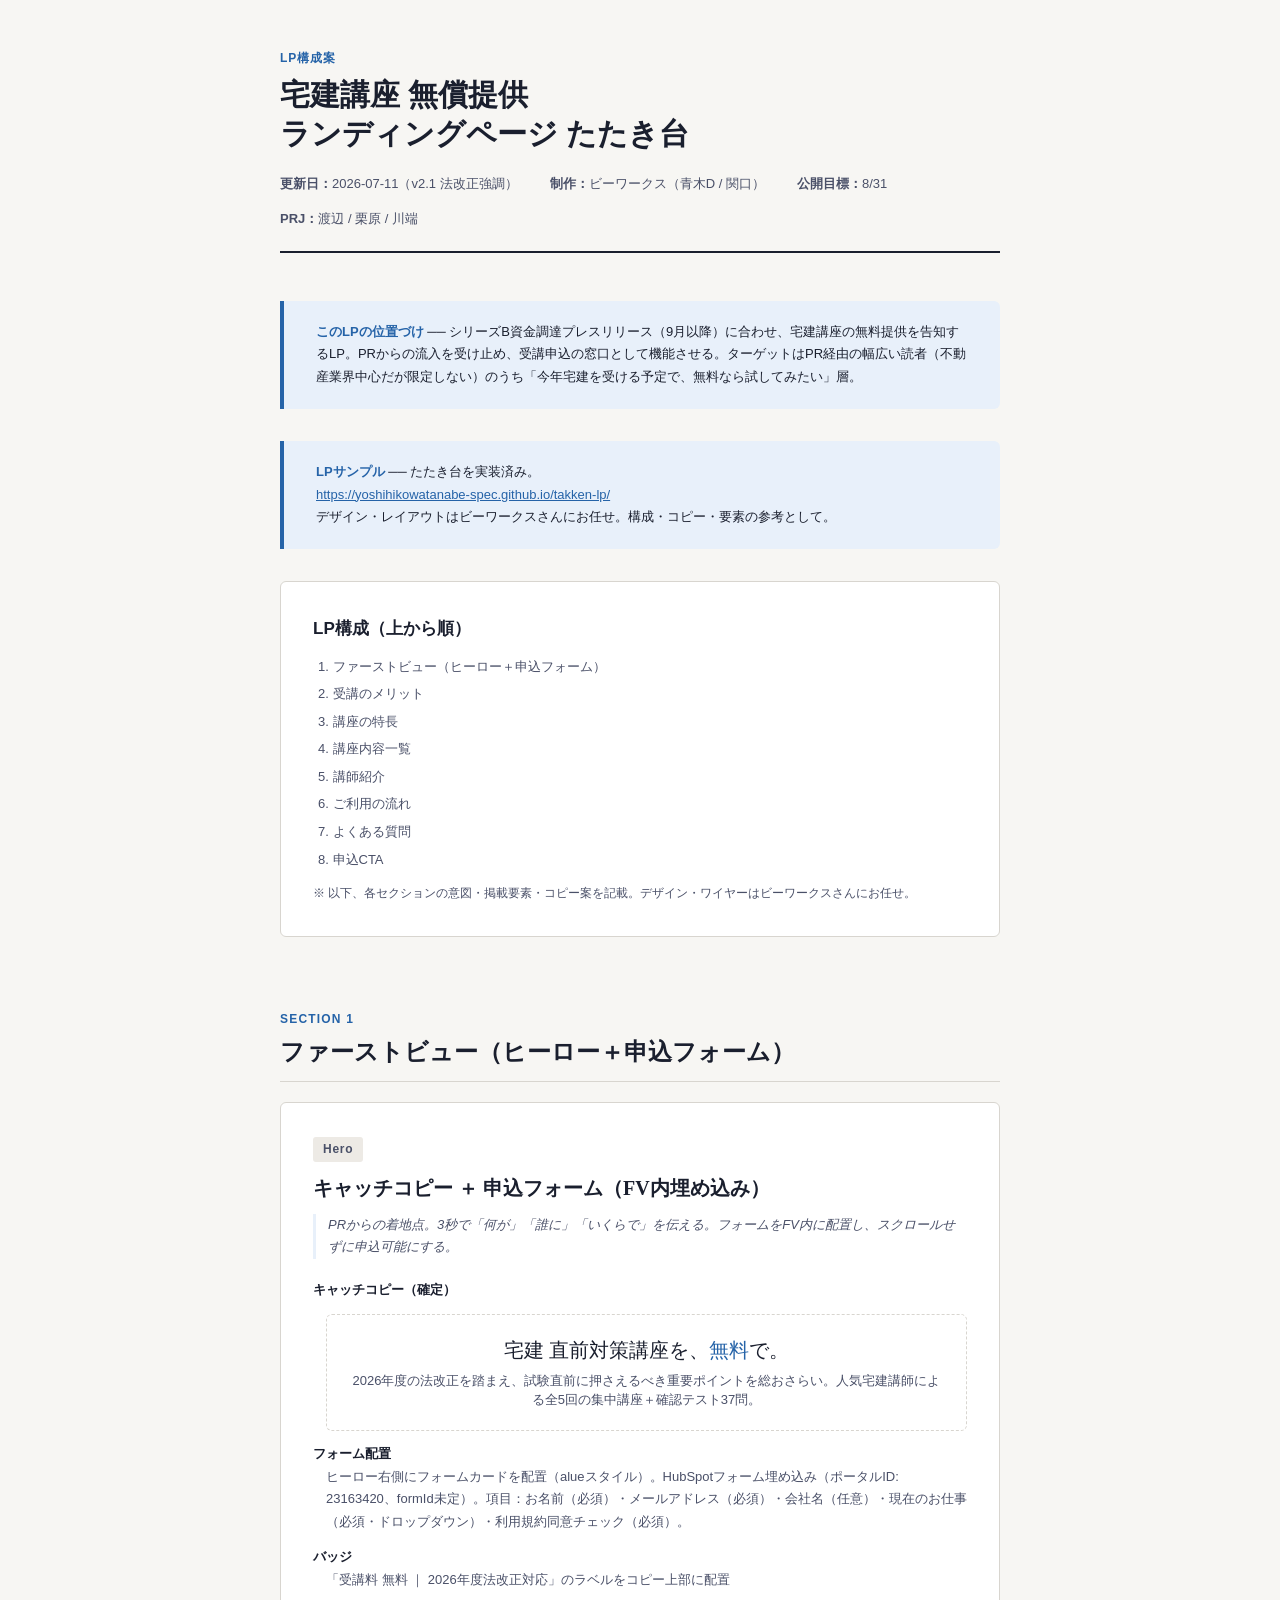
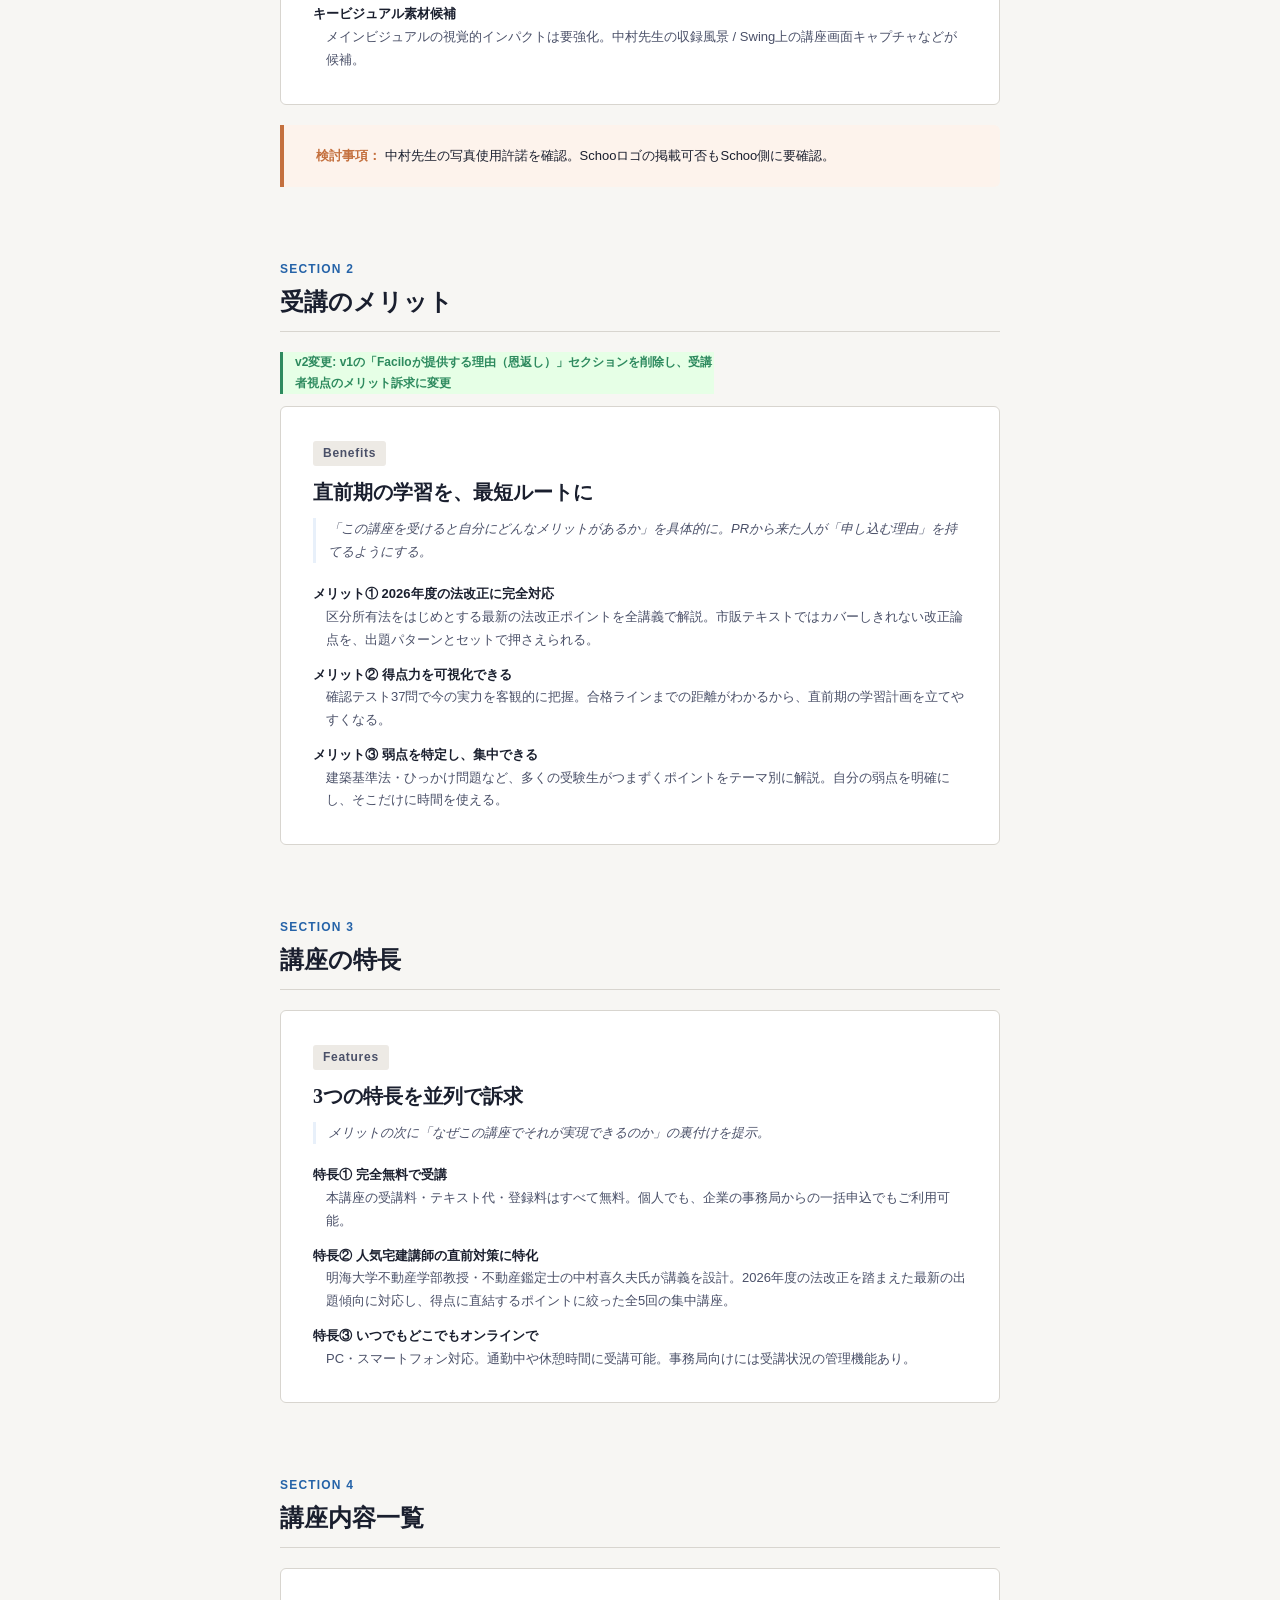
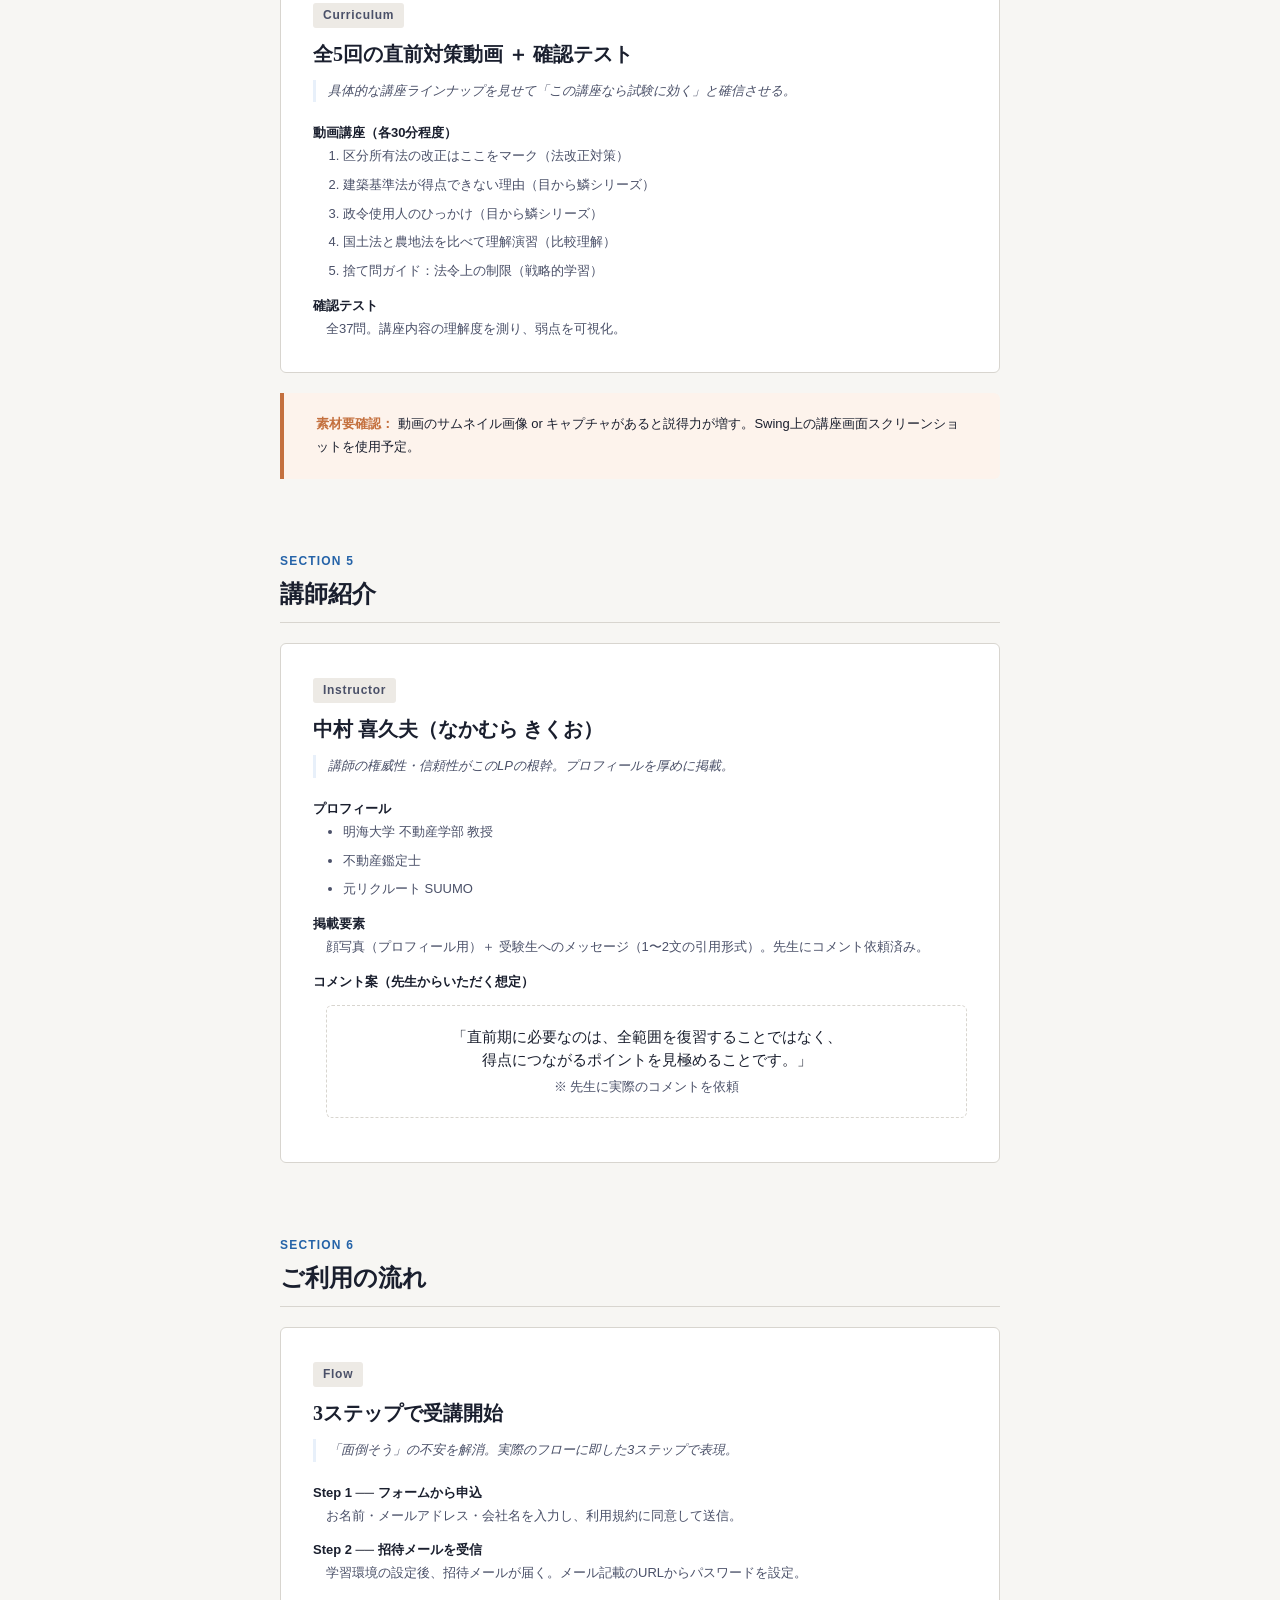
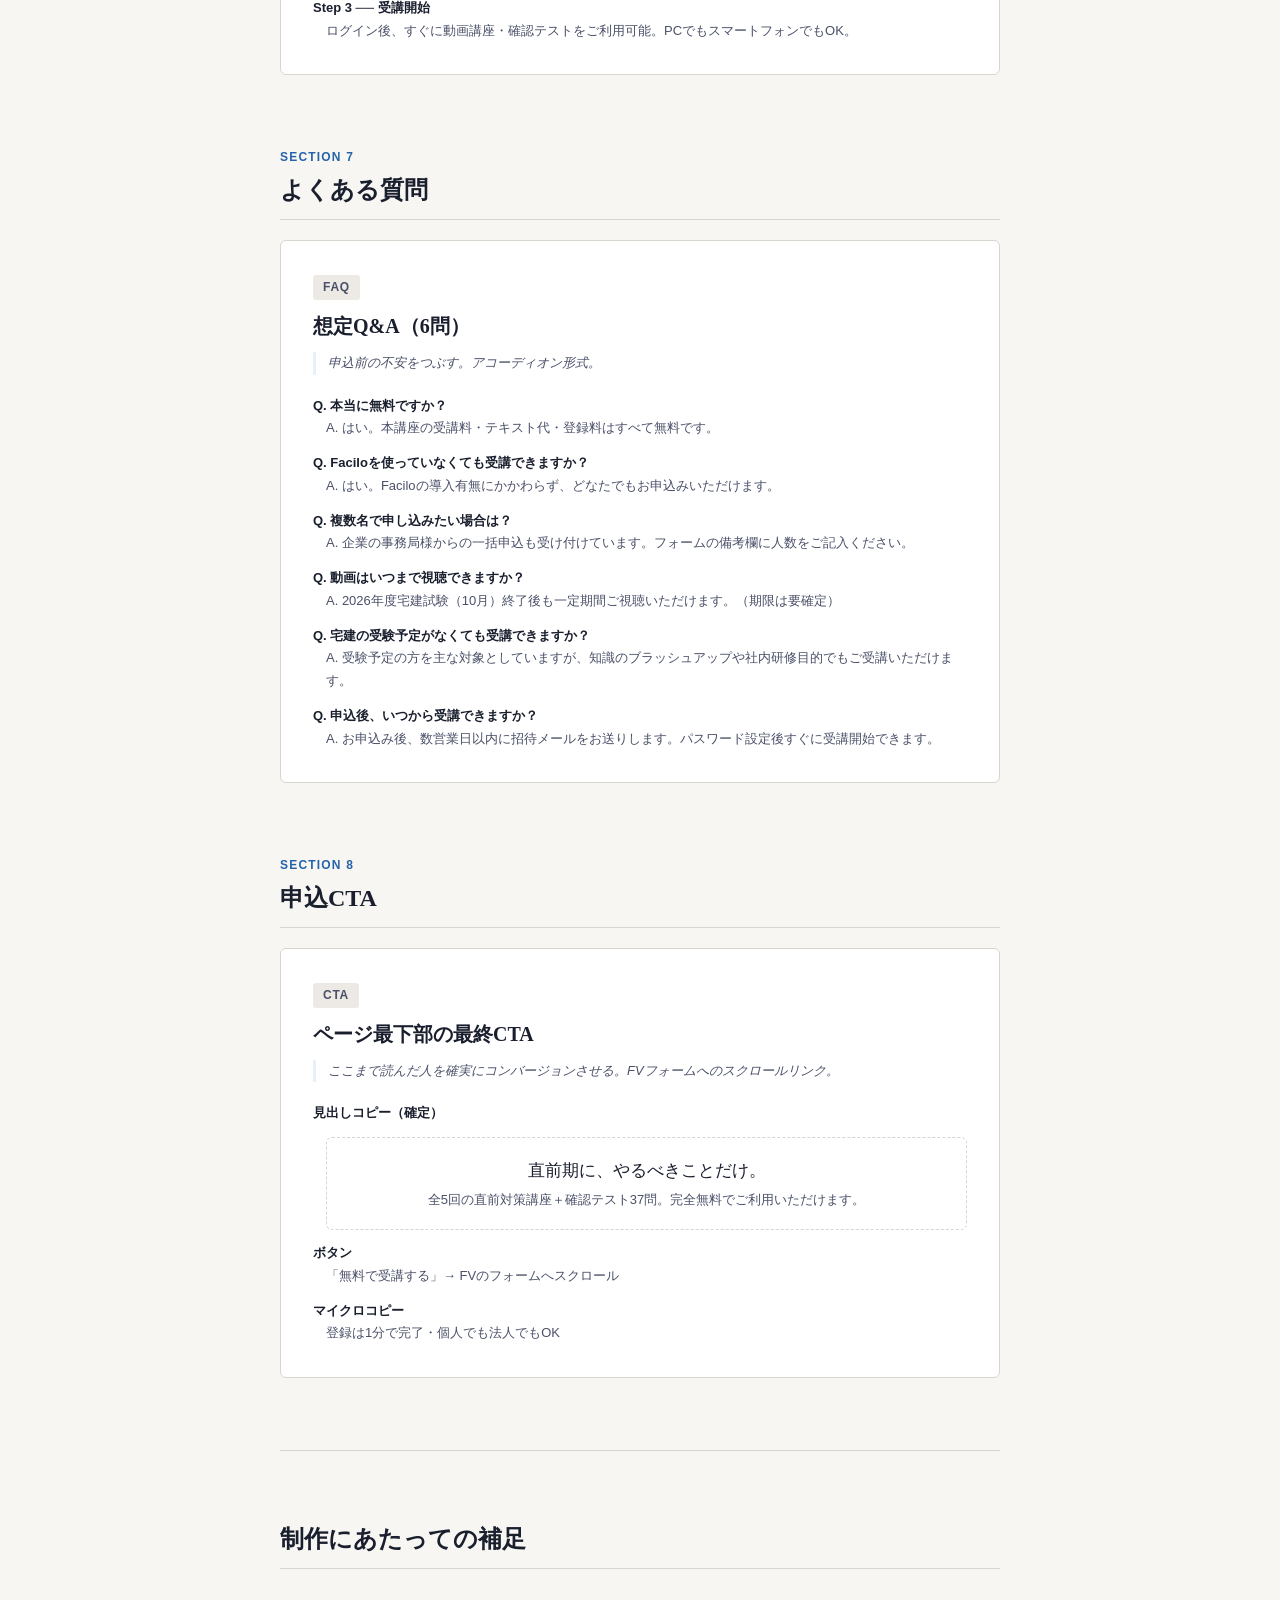
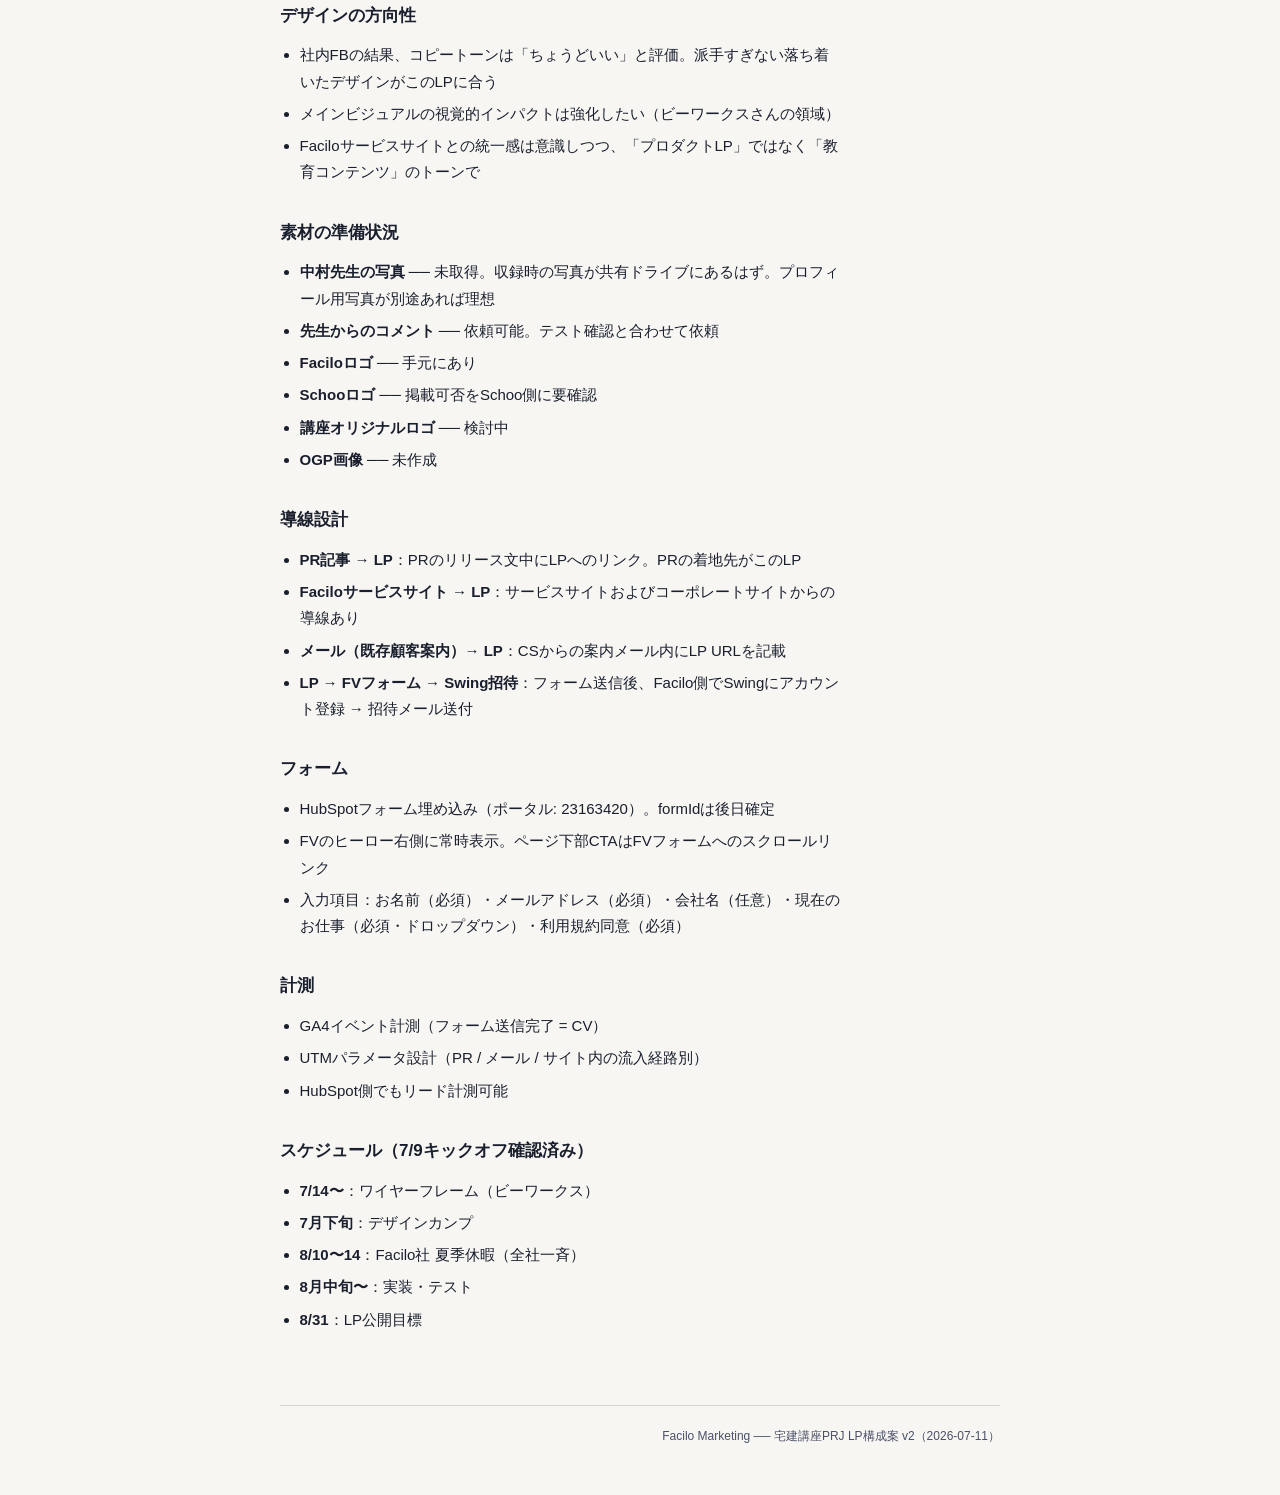
==== commit 353d5ce3: "フォーム項目更新: 会社名→任意、現在のお仕事(DD)追加、三人称修正 - 会社名を任意に変更（個人受験者もターゲット） - 「現在のお仕事」ドロップダウンを追加（仲介業/開業予定/関連業/不動産業以" ====
--- a/kouseian.html
+++ b/kouseian.html
@@ -367,11 +367,11 @@
           </div>
         </dd>
         <dt>フォーム配置</dt>
-        <dd>ヒーロー右側にフォームカードを配置（alueスタイル）。HubSpotフォーム埋め込み（ポータルID: 23163420、formId未定）。項目：お名前・メールアドレス・会社名・利用規約同意チェック。</dd>
+        <dd>ヒーロー右側にフォームカードを配置（alueスタイル）。HubSpotフォーム埋め込み（ポータルID: 23163420、formId未定）。項目：お名前（必須）・メールアドレス（必須）・会社名（任意）・現在のお仕事（必須・ドロップダウン）・利用規約同意チェック（必須）。</dd>
         <dt>バッジ</dt>
         <dd>「受講料 無料 ｜ 2026年度法改正対応」のラベルをコピー上部に配置</dd>
         <dt>キービジュアル素材候補</dt>
-        <dd>メインビジュアルの視覚的インパクトは要強化（ビーワークスさんの領域）。中村先生の収録風景 / Swing上の講座画面キャプチャなどが候補。</dd>
+        <dd>メインビジュアルの視覚的インパクトは要強化。中村先生の収録風景 / Swing上の講座画面キャプチャなどが候補。</dd>
       </dl>
     </div>
     <div class="note-box">
@@ -439,7 +439,7 @@
       </dl>
     </div>
     <div class="note-box">
-      <strong>素材要確認：</strong> 動画のサムネイル画像 or キャプチャがあると説得力が増す。Swing上の講座画面スクリーンショットを栗原さんに依頼。
+      <strong>素材要確認：</strong> 動画のサムネイル画像 or キャプチャがあると説得力が増す。Swing上の講座画面スクリーンショットを使用予定。
     </div>
   </section>
 
@@ -555,6 +555,7 @@
       <li><strong>先生からのコメント</strong> ── 依頼可能。テスト確認と合わせて依頼</li>
       <li><strong>Faciloロゴ</strong> ── 手元にあり</li>
       <li><strong>Schooロゴ</strong> ── 掲載可否をSchoo側に要確認</li>
+      <li><strong>講座オリジナルロゴ</strong> ── 検討中</li>
       <li><strong>OGP画像</strong> ── 未作成</li>
     </ul>
 
@@ -570,7 +571,7 @@
     <ul>
       <li>HubSpotフォーム埋め込み（ポータル: 23163420）。formIdは後日確定</li>
       <li>FVのヒーロー右側に常時表示。ページ下部CTAはFVフォームへのスクロールリンク</li>
-      <li>入力項目：お名前（必須）・メールアドレス（必須）・会社名（必須）・利用規約同意（必須）</li>
+      <li>入力項目：お名前（必須）・メールアドレス（必須）・会社名（任意）・現在のお仕事（必須・ドロップダウン）・利用規約同意（必須）</li>
     </ul>
 
     <h3>計測</h3>
